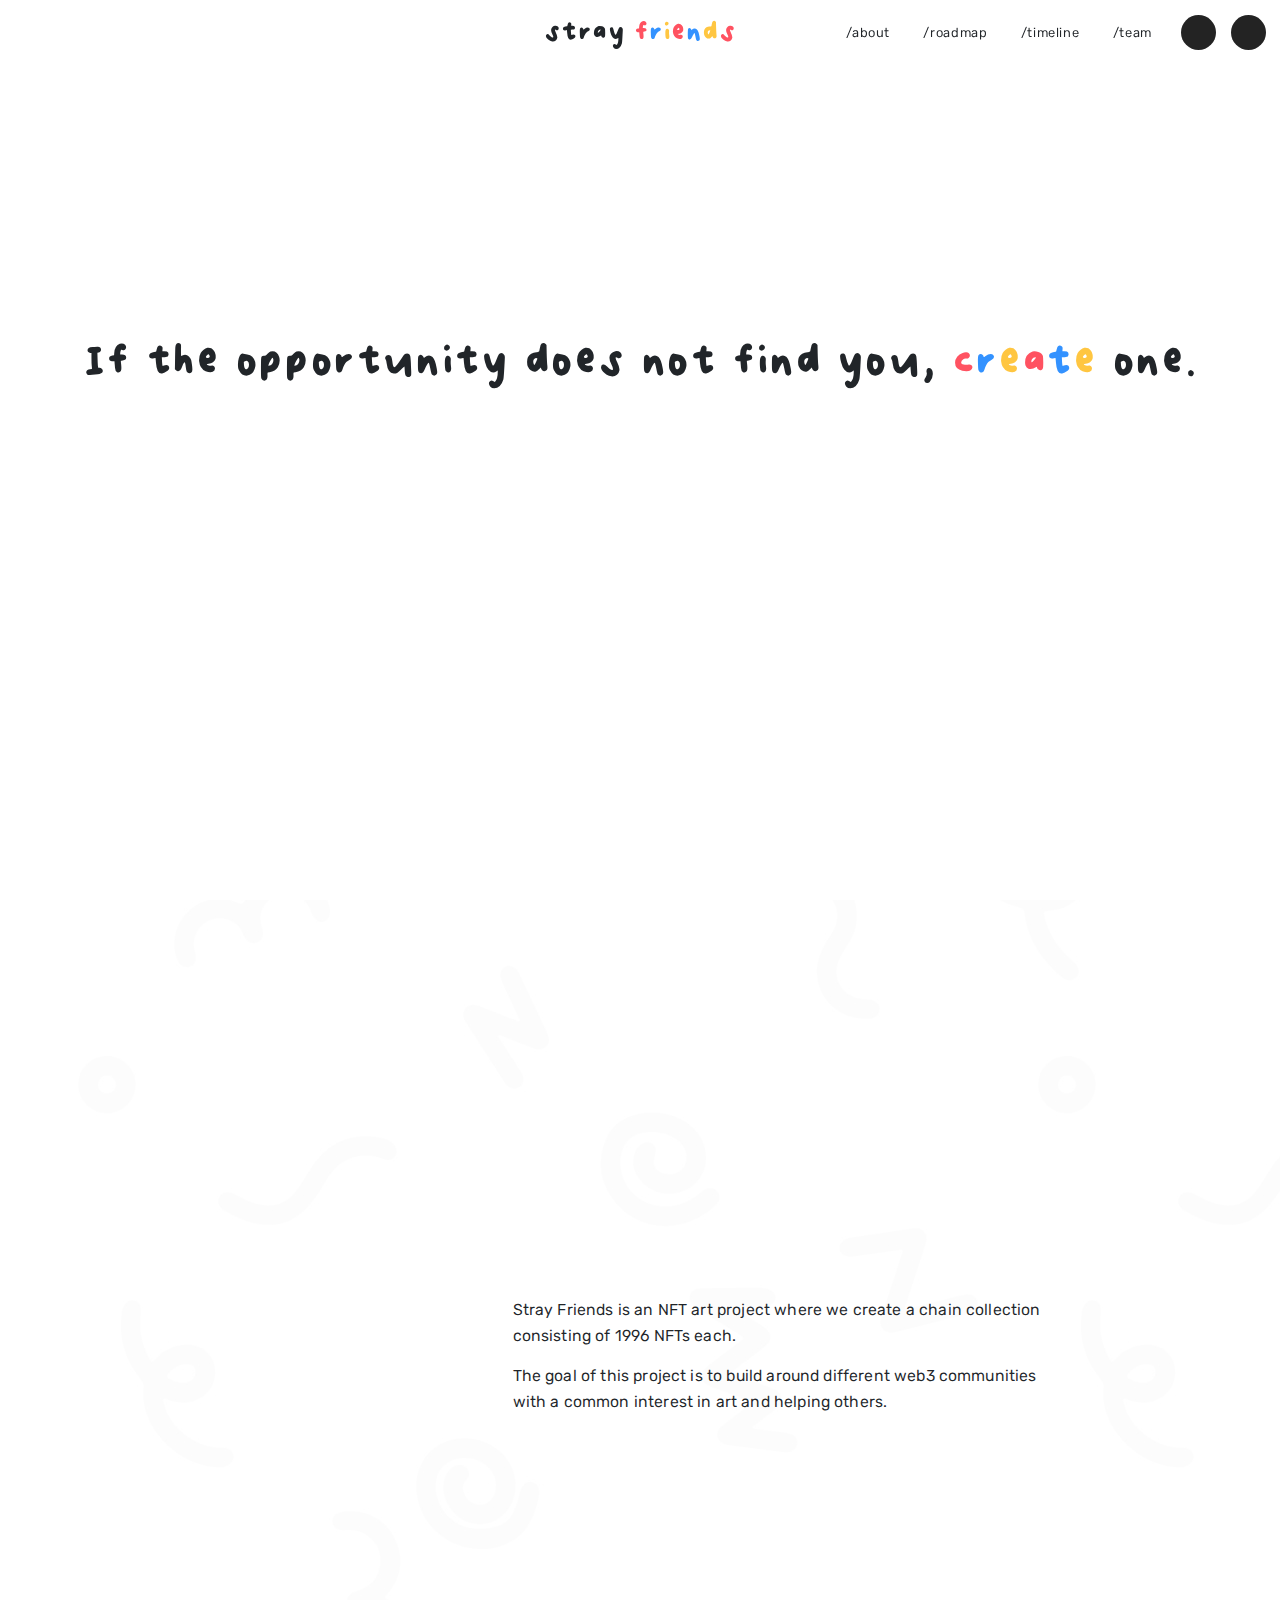
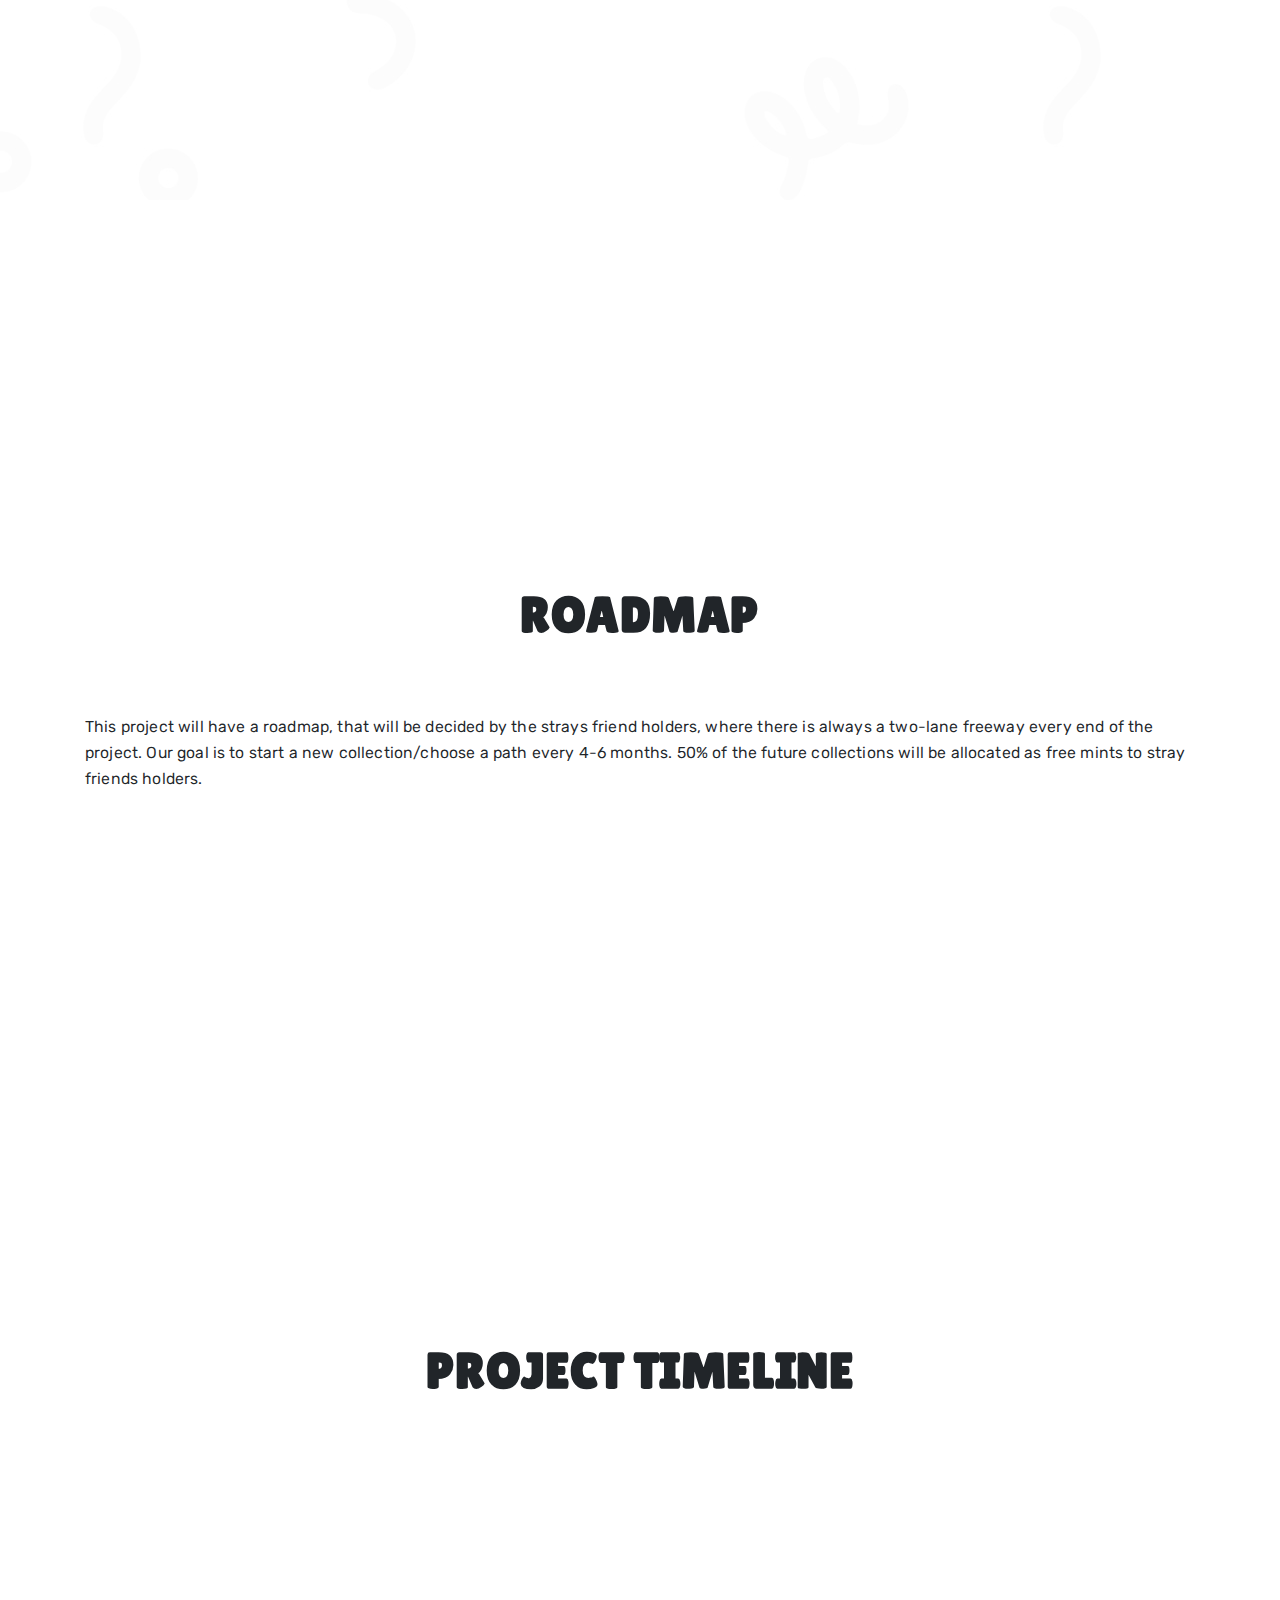
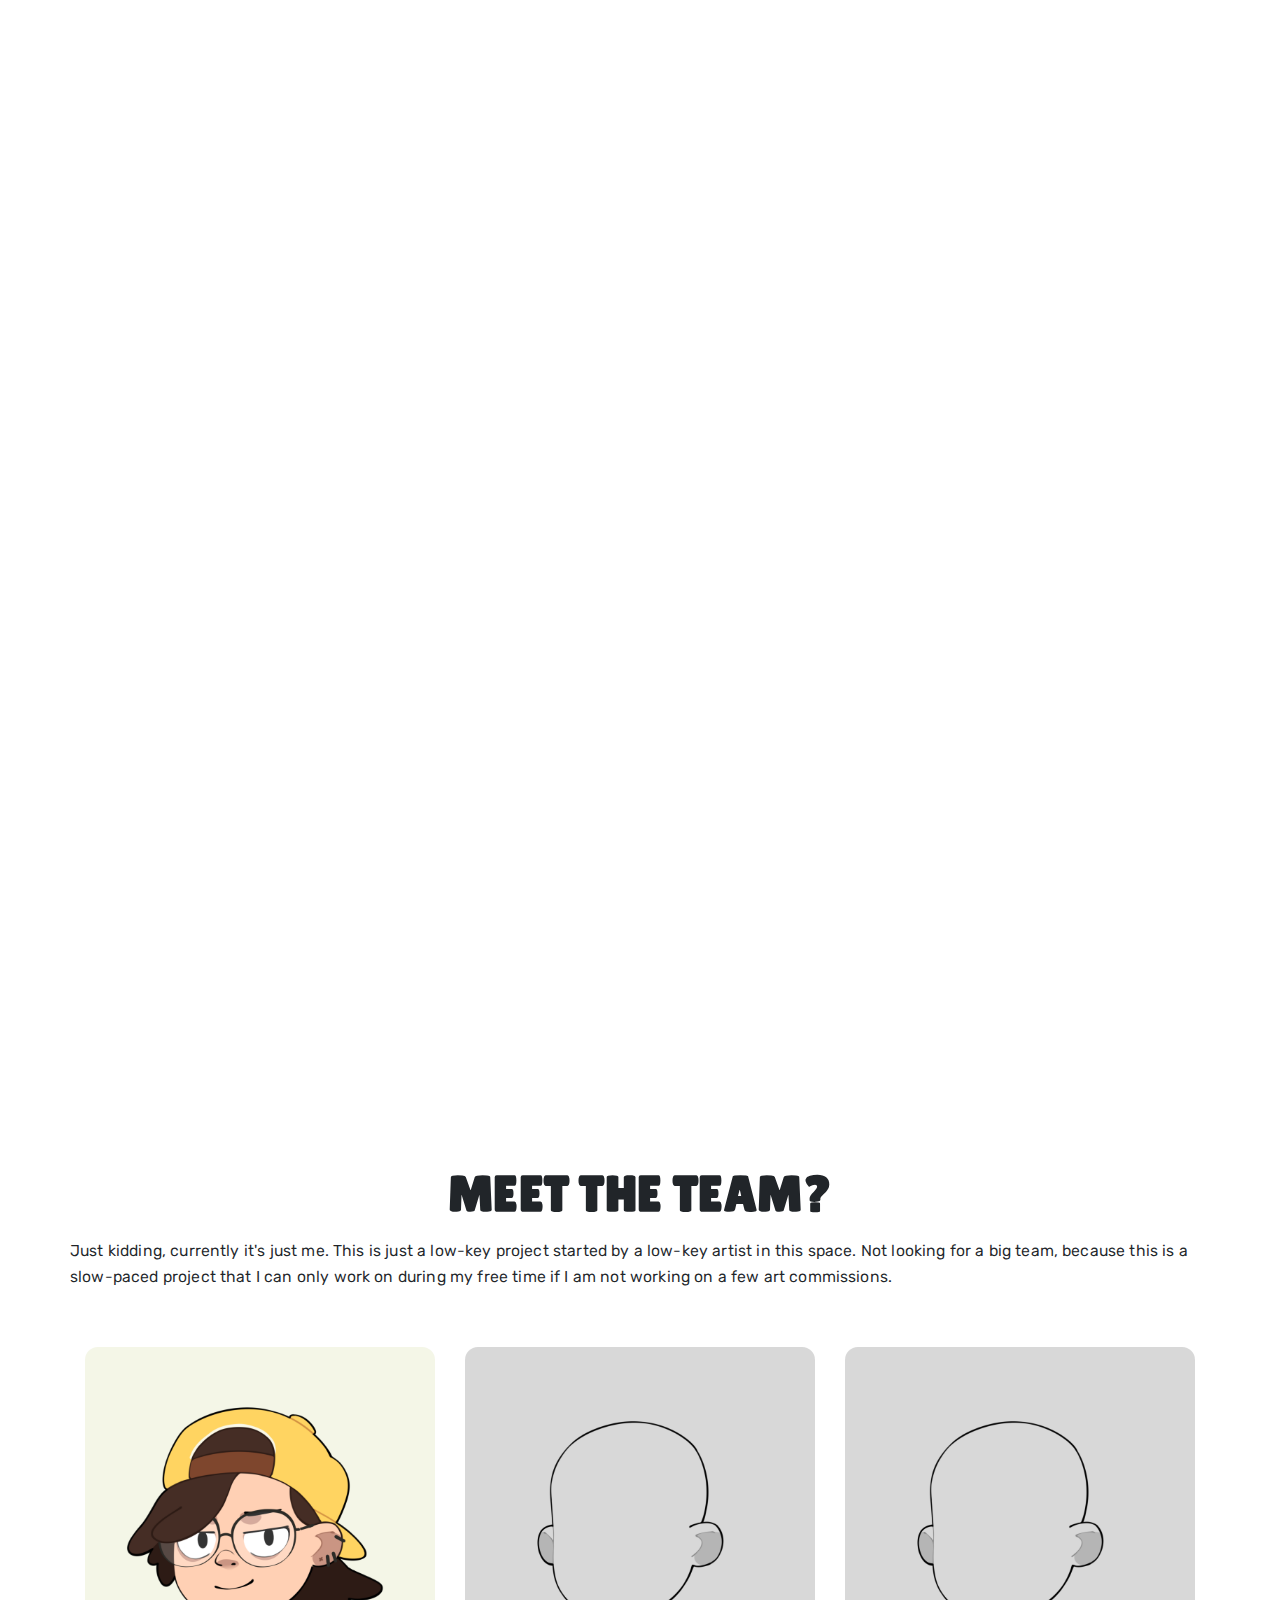
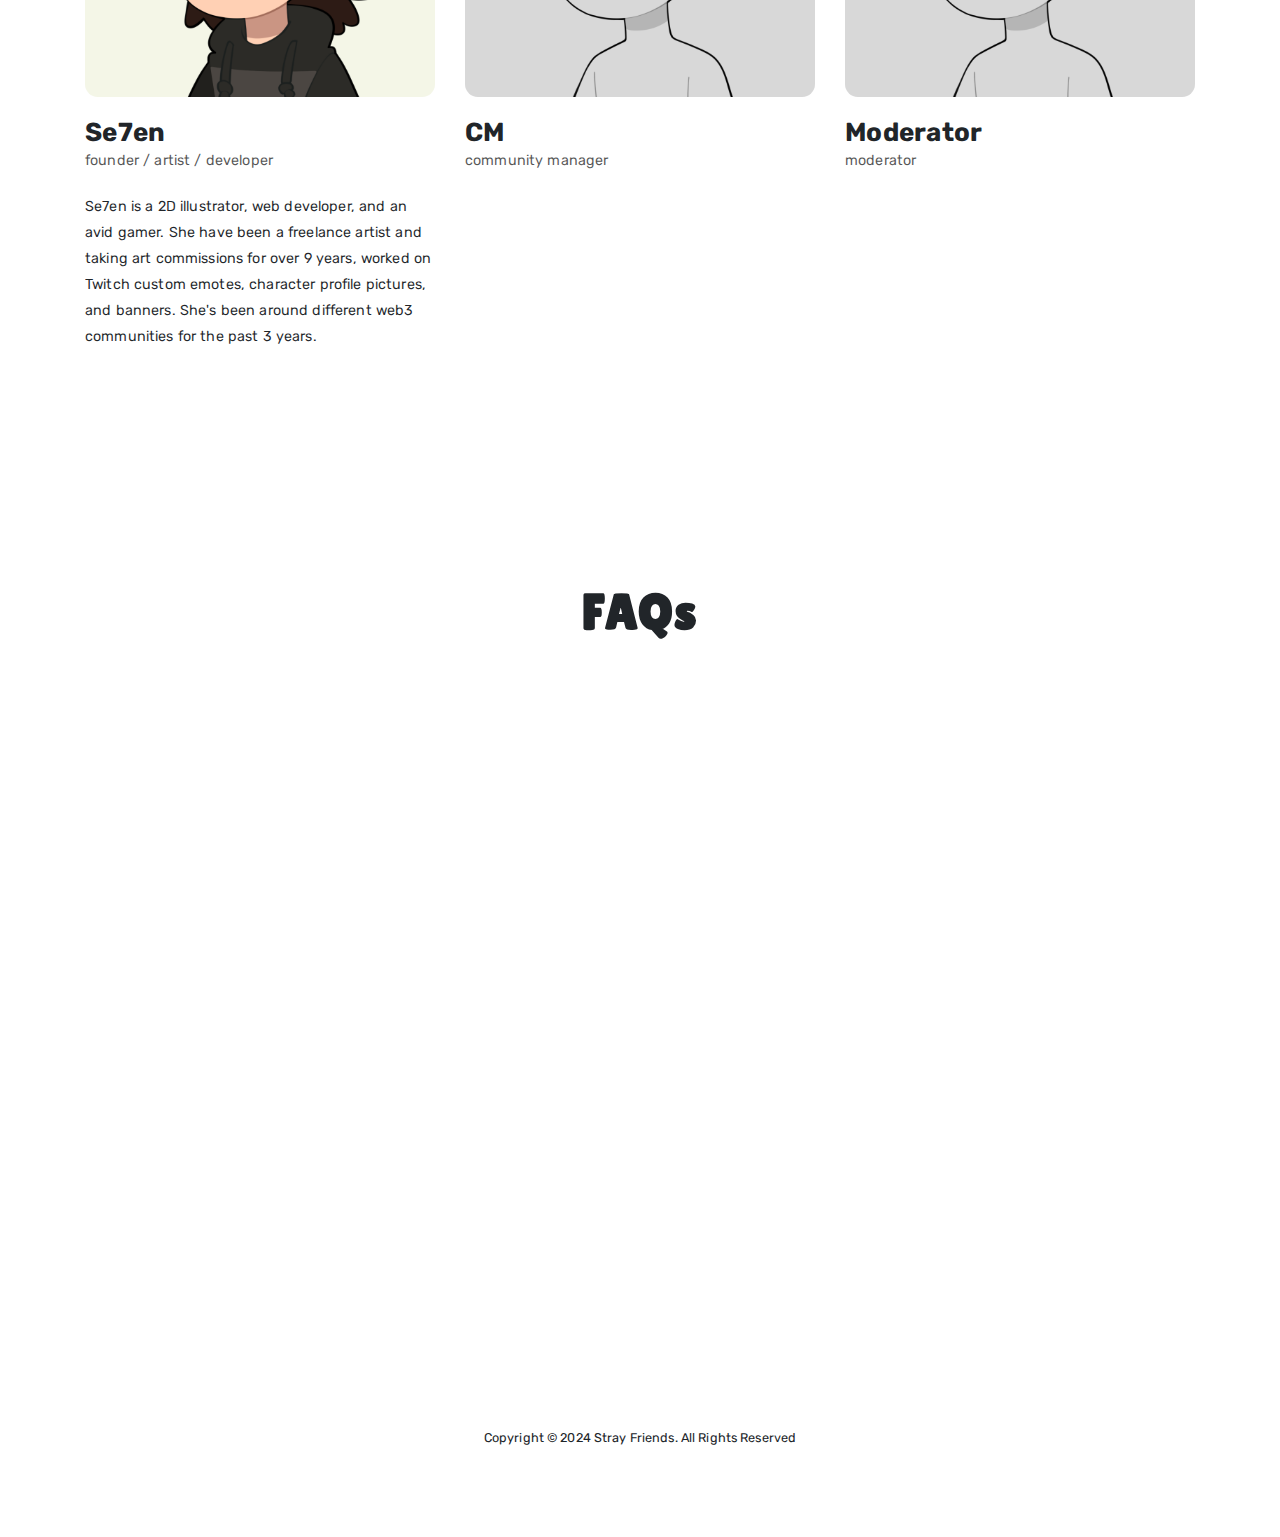
==== index.html @ eb33a883 "first commit" ====
<!DOCTYPE html>
<html>

<head>
	<title>stray friends</title>
	    <meta charset="utf-8">
	    <meta name="viewport"
        content="user-scalable=no, width=device-width, initial-scale=1.0, maximum-scale=1.0, shrink-to-fit=no">
        <meta name="description" content="A PFP/generative art project where we produce one collection at a time creating a chain of strays. Starting with our genesis collection stray friends, which will consist of casual everyday traits.">
        <meta name="keywords" content="nft project, ethereum nft project, generative nft, free mint">

        <link rel="apple-touch-icon" sizes="180x180" href="favicon_io/apple-touch-icon.png">
        <link rel="icon" type="image/png" sizes="32x32" href="favicon_io/favicon-32x32.png">
        <link rel="icon" type="image/png" sizes="16x16" href="favicon_io/favicon-16x16.png">
        <!-- <link rel="manifest" href="/site.webmanifest"> -->
        <link href="fontawesome/css/all.css" rel="stylesheet"> <!--load all styles -->

        <!-- BOOTSTRAP 4.4 -->
        <link rel="stylesheet" href="https://stackpath.bootstrapcdn.com/bootstrap/4.4.1/css/bootstrap.min.css" integrity="sha384-Vkoo8x4CGsO3+Hhxv8T/Q5PaXtkKtu6ug5TOeNV6gBiFeWPGFN9MuhOf23Q9Ifjh" crossorigin="anonymous">
        <script src="https://code.jquery.com/jquery-3.4.1.slim.min.js" integrity="sha384-J6qa4849blE2+poT4WnyKhv5vZF5SrPo0iEjwBvKU7imGFAV0wwj1yYfoRSJoZ+n" crossorigin="anonymous"></script>
        <script src="https://cdn.jsdelivr.net/npm/popper.js@1.16.0/dist/umd/popper.min.js" integrity="sha384-Q6E9RHvbIyZFJoft+2mJbHaEWldlvI9IOYy5n3zV9zzTtmI3UksdQRVvoxMfooAo" crossorigin="anonymous"></script>
        <script src="https://stackpath.bootstrapcdn.com/bootstrap/4.4.1/js/bootstrap.min.js" integrity="sha384-wfSDF2E50Y2D1uUdj0O3uMBJnjuUD4Ih7YwaYd1iqfktj0Uod8GCExl3Og8ifwB6" crossorigin="anonymous"></script>

        <!-- AOS LIBRARY -->
        <link href="https://unpkg.com/aos@2.3.1/dist/aos.css" rel="stylesheet">
        <script src="https://unpkg.com/aos@2.3.1/dist/aos.js"></script>

        <!-- CUSTOM STYLE -->
        
        
        <link href="https://fonts.googleapis.com/css?family=Montserrat:300,400,600,700,800,900&display=swap" rel="stylesheet">
        <link href="style.css" rel="stylesheet" type="text/css">
        <script src="scrollup.js"></script>
        <script>
        $(function() {
            AOS.init();
        });
            window.addEventListener('scroll',(e)=>{
              const nav = document.querySelector('.navbar');
              const logo = document.querySelectorAll('.title');
              const logo2 = document.querySelector('.logo');
              if(window.pageYOffset>0){
                nav.classList.add("add-shadow");
                logo.forEach((x) => {
                    x.classList.add("logoresize");
                });
                
                logo2.classList.add("adjustmargin");
              }else{
                nav.classList.remove("add-shadow");
                logo.forEach((x) => {
                    x.classList.remove("logoresize");
                });
                logo2.classList.remove("adjustmargin");
              }
            });
          </script>
    
    <body>
        
        <div class="logo d-flex justify-content-center">
            <a href="#home" class="nav title">stray&nbsp;<span class="color-red title">f</span><span class="color-blue title">r</span><span class="color-yellow title">i</span><span class="color-red title">e</span><span class="color-blue title">n</span><span class="color-yellow title">d</span><span class="color-red title">s</span></a>
            
            <a href="#home" class="nav title" hidden>stray friends</a>
        </div>

        <div class="container-fluid navbar d-flex justify-content-end navbar">
            <div class="menu">
                <div class="nav align-items-center">
                    <ol id="nav-desktop">
                        <li><a href="#about">/about</a></li>
                        <li><a href="#roadmap">/roadmap</a></li>
                        <li><a href="#timeline">/timeline</a></li>
                        <li><a href="#team">/team</a></li>
                        <li hidden><a href="pfpmaker/">/pfpmaker</a></li>
                    </ol>
                        <a class="btnlink" href="https://twitter.com/strayfriendsnft" target="_blank"><div class="btn btn-icon ml-3 d-flex align-items-center justify-content-center"><i class="fab fa-twitter"></i></div></a>
                        <a class="btnlink" href="https://discord.gg/HMzpvHucGx" target="_blank"><div class="btn btn-icon ml-3 d-flex align-items-center justify-content-center"><i class="fab fa-discord"></i></div></a>
                        
                        <div class="btn ml-3" hidden>connect wallet</div>
                        <div class="btn ml-3" hidden>mint</div>
                </div>
            </div>
        </div>

        <div class="container-fluid hero d-flex flex-column align-items-center justify-content-center" id="home">
            <div class="row">
                <h1 class="section-header m-auto stray">If the opportunity does not find you, <span class="stray create color-red">c</span><span class="stray create color-blue">r</span><span class="stray create color-yellow">e</span><span class="stray create color-red">a</span><span class="stray create color-blue">t</span><span class="stray create color-yellow">e</span> one.</h1>

            </div>
            <div class="row d-flex align-items-center justify-content-center">
                <div class="col-6"><img src="/img/about-img.png" class="img-fluid" data-aos="zoom-in" data-aos-anchor-placement="bottom-bottom" data-aos-duration="500"></div>
                <div class="col-6"><img src="/img/about-img.png" class="img-fluid" data-aos="zoom-in" data-aos-anchor-placement="bottom-bottom" data-aos-duration="500" data-aos-delay="100"></div>
            </div>

        </div>
        <div class="container-fluid section-1-bg">
            <div class="row">   
                <div class="container section section-100 d-flex align-items-center justify-content-center" id="about">
                    <div class="row d-flex align-items-center justify-content-center">
                        <div class="col-12 d-flex flex-column">
                            <h1 class="section-header m-auto" hidden>If the opportunity doesn't find us, we create it.</h1>
                            <h6 class="section-subheader m-auto stray"></h6>
                        </div>
                        <!-- <div class="col-sm-6">
                            <img src="img/about.png" class="img-fluid">
                        </div> -->
                        <div class="col-3"><img src="/img/about-img.png" class="img-fluid" data-aos="zoom-in" data-aos-anchor-placement="bottom-bottom" data-aos-duration="900"></div>
                        <div class="col-6 mb-5">
                            <p class="section-content">
                                Stray Friends is an NFT art project where we create a chain collection consisting of 1996 NFTs each.
                            <p class="section-content">
                                The goal of this project is to build around different web3 communities with a common interest in art and helping others.
                            </p>
                        </div>
                        
                        <div class="col-9 mt-5" hidden>
                            <p class="section-content">
                                This project will contain 1,996 mintable NFTs per collection, which 50% of will be allocated to free mints, and the other 50% will be available to mint for allowlists.
                            </p>
                            <p class="section-content">
                                New to NFTs or you are just here to explore and want a custom and free PFP? Check out our <a href="#pfpmaker">pfpmaker</a> where we allow anyone to create their own pfp with the prototype traits, which version will not be included to the collection's official trait list.
                            </p>
                            
                        </div>
                        
                        <div class="col-12 scroll-down d-flex justify-content-center"><a href="#roadmap"><img src="/fontawesome/angle-down.svg"></a></div>
                    </div>
                </div>
            </div> 
        </div>
        <div class="container-fluid">
            <div class="row">   
                <div class="container section section-1 section-timeline d-flex align-items-center justify-content-center" id="roadmap">
                    <div class="row d-flex align-items-center justify-content-center">
                        <div class="col-12 d-flex flex-column">
                            <h1 class="section-header m-auto">ROADMAP</h1>
                            <h6 class="section-subheader m-auto stray"></h6>
                        </div>
                        <!-- <div class="col-sm-6">
                            <img src="img/about.png" class="img-fluid">
                        </div> -->
                        
                        <div class="col-12">
                            <p class="section-content">
                                This project will have a roadmap, that will be decided by the strays friend holders, where there is always a two-lane freeway every end of the project. Our goal is to start a new collection/choose a path every 4-6 months. 50% of the future collections will be allocated as free mints to stray friends holders.
                            </p>
                            <p class="section-content">
                                
                            </p>
                            
                        </div>
                    </div>
                </div>
            </div>
                
        </div>
        <div class="container-fluid" id="timeline">
            <div class="row">   
                <div class="container section section-1 section-timeline d-flex align-items-center justify-content-center"><div class="vr" data-aos="fade-up" data-aos-anchor-placement="top-bottom" data-aos-duration="600"></div>
                    <div class="row d-flex align-items-center justify-content-center">
                        <div class="col-12 d-flex flex-column">
                            <h1 class="section-header m-auto">PROJECT TIMELINE</h1>
                            <h6 class="section-subheader m-auto stray"></h6>
                        </div>
                        <!-- <div class="col-sm-6">
                            <img src="img/about.png" class="img-fluid">
                        </div> -->
                        <div class="col-12">
                            <div class="row">
                                <div class="col-sm-6">
                                    <div class="timeline-card content mr-3 ongoing" data-aos="fade-right" data-aos-anchor-placement="top-bottom" data-aos-duration="500">
                                        <img src="img/icon6.png" class="img-fluid float-right">
                                        <h3>Prototype Launch and Roadmap</h3><hr>
                                        <p>Twitter page creation and launching <a href="pfpmaker/" target="_blank">stray friends pfpmaker</a> for everyone to use. Detailed project roadmap published.
                                        </p>
                                    </div>
                                    <div class="card-filler" style="margin-bottom:100px;"></div>
                                    <div class="timeline-card content mt-3 mr-3" data-aos="fade-right" data-aos-anchor-placement="top-bottom" data-aos-duration="600" data-aos-delay="100">
                                        <img src="img/icon2.png" class="img-fluid float-right">
                                        <h3>Building the Collection</h3><hr>
                                        <p>This is where you all get to create with me and suggest creative traits ideas. There will be a scheduled livestream on my <a href="https://www.twitch.tv/grei" target="_blank">Twitch</a> channel where I will be working on the collection's trait list.
                                        </p>
                                    </div>
                                    <div class="timeline-card content mt-3 mr-3" data-aos="fade-up" data-aos-anchor-placement="top-bottom" data-aos-duration="600" data-aos-delay="200">
                                        <img src="img/icon5.png" class="img-fluid float-right">
                                        <h3>Community Building</h3><hr>
                                        <p>Community chooses which path of the roadmap to take, charity/project voting.
                                        </p>
                                    </div>
                                </div>
                                <div class="col-sm-6">
                                        <div class="card-filler" style="margin-bottom:100px;"></div>
                                        
                                        <div class="timeline-card content ml-3" data-aos="fade-left" data-aos-anchor-placement="top-bottom" data-aos-duration="500">
                                            <img src="img/icon1.png" class="img-fluid float-left">
                                            <h3>Smart Contract and Website Integration</h3><hr>
                                            <p>Building the tech behind generative NFTs. Running test mints using the prototype traits, web3 wallet connection, etc.
                                            </p>
                                        </div>
                                        <!-- <div class="card-filler" style="margin-bottom:100px;"></div> -->
                                        <div class="timeline-card content ml-3 mt-3" data-aos="fade-left" data-aos-anchor-placement="top-bottom" data-aos-duration="600" data-aos-delay="100">
                                            <img src="img/icon3.png" class="img-fluid float-left">
                                            <h3>Allocating Free Mints and Allowlists</h3><hr>
                                            <p>Early supporters can redeem free mints/allowlist via Twitch channel points. We will also be actively seeking partnerships with different NFT projects that shares similar goal. <br>
                                            </p>
                                        </div>
                                        <div class="card-filler" style="margin-bottom:100px;"></div>
                                        <div class="timeline-card content ml-3" data-aos="fade-up" data-aos-anchor-placement="top-bottom" data-aos-duration="600" data-aos-delay="200">
                                            <img src="img/icon4.png" class="img-fluid float-left">
                                            <h3>Mint Dates</h3><hr>
                                            <p class="mt-2">allowlist/free mint: <span>xx/xx/xxxx</span><br>
                                            public mint: <span>xx/xx/xxxx</span>
                                        </p>
                                        </div>
                                </div>
                                
                            </div>
                            <div class="row d-flex justify-content-center">
                                <div class="col-sm-5">
                                <div class="timeline-card content ml-3 mt-3 mb-5" data-aos="fade-up" data-aos-anchor-placement="top-bottom" data-aos-duration="600" data-aos-delay="300">
                                    <img src="img/icon4.png" class="img-fluid float-left">
                                    <h3>We made it!</h3><hr>
                                    <p>.. and you were a part of it.</p>
                                    
                                </div>
                                </div>
                            </div>
                            
                        </div>
                    </div>
                </div>
            </div>
                
        </div>
        <div class="container-fluid section-2 section section-team d-flex align-items-center justify-content-center" id="team">
            <div class="row">
                <div class="col-sm-12 d-flex">
                    <div class="container"><div class="row flex-column align-items-center justify-content-center">
                            <h1 class="section-header">MEET THE TEAM?</h1>
                            <div class="mt-2">
                                <p class="section-content">
                                    Just kidding, currently it's just me. This is just a low-key project started by a low-key artist in this space. Not looking for a big team, because this is a slow-paced project that I can only work on during my free time if I am not working on a few art commissions.
                                </p></div>
                            <h1 class="section-header m-auto" hidden>meet the <span class="color-red">t</span><span class="color-blue">e</span><span class="color-yellow">a</span><span class="color-red">m</span></h1>
                    </div></div>
                            
                            
                </div>
                <div class="container d-flex flex-column">
                    <div class="row">
                        <div class="col-sm-12 d-flex">
                        <div class="section-1-img mb-5"><img src="img/section-1.png" class="img-fluid" hidden></div></div>
                                <div class="col-sm-4">
                                    <div class="row hover-card d-flex">
                                        <div class="col-12"><img src="img/grei.png" class="img-fluid"></div>
                                        <div class="col-12">
                                                <div class="content">
                                                    <h3>Se7en</h3>
                                                    <span>founder / artist / developer</span>
                                                    <div class="card-dropdown">
                                                        <p>
                                                        Se7en is a 2D illustrator, web developer, and an avid gamer.

                                                        She have been a freelance artist and taking art commissions for over 9 years, worked on Twitch custom emotes, character profile pictures, and banners. She's been around different web3 communities for the past 3 years.
                                                        </p>
                                                        <div class="socials"><a href="https://twitter.com/0xse7en_" target="_blank"><i class="fab fa-twitter"></i></a><a href="https://www.twitch.tv/grei" target="_blank"><i class="fab fa-twitch"></i></a></div>
                                                        <p hidden>
                                                        <i>"I love drawing and coding which lead me to starting my own NFT project where I will get to create my own smart contract, build a website, and make playful drawings."</i>
                                                        </p>
                                                    </div>
                                                    
                                                </div>
                                        </div>
                                    </div>
                                </div>
                                <div class="col-sm-4">
                                    <div class="row hover-card d-flex">
                                        <div class="col-12"><img src="img/placeholder.png" class="img-fluid"></div>
                                        <div class="col-12">
                                                <div class="content">
                                                    <h3>CM</h3>
                                                    <span>community manager</span>
                                                    <p>
                                                    </p>
                                                    <div class="socials" hidden></div>
                                                </div>
                                        </div>
                                    </div>
                                </div>
                                <div class="col-sm-4">
                                    <div class="row hover-card d-flex">
                                        <div class="col-12"><img src="img/placeholder.png" class="img-fluid"></div>
                                        <div class="col-12">
                                                <div class="content">
                                                    <h3>Moderator</h3>
                                                    <span>moderator</span>
                                                    <p>
                                                    </p>
                                                    <div class="socials"></div>
                                                </div>
                                        </div>
                                    </div>
                                </div>
                    </div>
                </div>
                

            </div>
        </div>
        
        <div class="container-fluid">
            <div class="row">   
                <div class="container section section-1 section-faq d-flex align-items-center justify-content-center" id="faq">
                    <div class="row d-flex align-items-center justify-content-center">
                        <div class="col-12 d-flex flex-column">
                            <h1 class="section-header m-auto">FAQs</h1>
                            <h6 class="section-subheader m-auto stray"></h6>
                        </div>
                        <!-- <div class="col-sm-6">
                            <img src="img/about.png" class="img-fluid">
                        </div> -->
                        <div class="col-12">
                            <div class="row">
                                <div class="col-sm-4 faq-card" data-aos="zoom-in" data-aos-anchor-placement="top-bottom" data-aos-duration="900">
                                    <img src="/img/icon1.png" class="img-fluid">
                                            <div class="col-sm-12 mb-5">
                                            <h3 class="section-content">Project Funds Allocation</h3>
                                            <p class="section-content"><br>
                                                50% of the proceeds goes to a set of charities chosen by the holders,
                                                35% will go to next collection's funding,
                                                15% will go to team compensation.
                                            </p>
                                    </div>
                                </div>

                                <div class="col-sm-4 faq-card" data-aos="zoom-in" data-aos-anchor-placement="top-bottom" data-aos-duration="900" data-aos-delay="100">
                                    <img src="/img/icon2.png" class="img-fluid">
                                            <div class="col-sm-12 mb-5">
                                            <h3 class="section-content">Collection Size</h3>
                                            <p class="section-content"><br>
                                                1996 mintable NFTs per collection.
                                            </p>
                                    </div>
                                </div>

                                <div class="col-sm-4 faq-card" data-aos="zoom-in" data-aos-anchor-placement="top-bottom" data-aos-duration="900" data-aos-delay="200">
                                    <img src="/img/icon3.png" class="img-fluid">
                                            <div class="col-sm-12 mb-5">
                                            <h3 class="section-content">Mint Allocation</h3>
                                            <p class="section-content"><br>
                                                50% free mints, 50% allowlists.
                                            </p>
                                    </div>
                                </div>
                                <div class="col-sm-4 faq-card" data-aos="zoom-in" data-aos-anchor-placement="top-bottom" data-aos-duration="900" data-aos-delay="300">
                                    <img src="/img/icon4.png" class="img-fluid">
                                            <div class="col-sm-12 mb-5">
                                            <h3 class="section-content">Mint Limit</h3>
                                            <p class="section-content"><br>
                                                1 mint limit per wallet.
                                            </p>
                                    </div>
                                </div>
                        
                            </div>
                            
                        </div>
                        <div class="col-12 scroll-down d-flex justify-content-center"><a href="#team"><img src="/fontawesome/angle-down.svg"></a></div>
                    </div>
                </div>
            </div>
                
        </div>
        <div onclick="topFunction()" id="myBtn" title="Go to top" style="display:none;"><div class="d-flex flex-column justify-content-center text-center"><i class="fas fa-angle-up fa-lg"></i></div></div>
        

        <!-- MODALS -->
        <div class="modal fade" tabindex="-1" role="dialog" aria-labelledby="myLargeModalLabel" aria-hidden="true">
            <div class="modal-dialog modal-dialog-centered modal-lg" id="modal">
                <div class="modal-content">
                    <img id="popup-img" src="" class="img-fluid" >
                    <div class="img-content" id="imc-1"><h3 id="popup-title"></h3><br><p id="popup-desc"></p></div>
                </div>
            </div>
        </div>

        <div class="footer d-flex align-items-center justify-content-center">
            <div class="footer-links text-center">
                <small>Copyright &copy; 2024 Stray Friends. All Rights Reserved</small>
            </div>
        </div>

    </body>
</html>
---- style.css ----
@font-face {
    font-family: Nunito;
    src: url(fonts/Nunito.ttf);
}
@font-face {
    font-family: BubbleBoop;
    src: url(fonts/BubbleBoop-Regular.ttf);
}
@font-face {
    font-family: OpenSans;
    src: url(fonts/OpenSans.ttf);
}
@font-face {
    font-family: Lilita;
    src: url(/fonts/LilitaOne-Regular.ttf);
}
@font-face {
    font-family: NotoSans;
    src: url(/fonts/NotoSansLao.ttf);
}
@font-face {
    font-family: Rubik;
    src: url(/fonts/Rubik.ttf);
}
@keyframes bounce {
	0%, 100%, 20%, 50%, 80% {
		-webkit-transform: translateY(0);
		-ms-transform:     translateY(0);
		transform:         translateY(0)
	}
	40% {
		-webkit-transform: translateY(-20px);
		-ms-transform:     translateY(-20px);
		transform:         translateY(-20px)
	}
	60% {
		-webkit-transform: translateY(-10px);
		-ms-transform:     translateY(-10px);
		transform:         translateY(-10px)
	}
}
@keyframes color-change {
    0% { color: rgb(255, 82, 97); }
    50% { color: rgb(51, 146, 255); }
    100% { color: #ffc641; }
}
html {
	scroll-behavior: smooth;
}
*{
    font-family: Rubik;
    font-weight: 370;
    padding:0;
    margin:0;
    font-size: .9rem;
    letter-spacing: .01em;
    line-height: 1.8rem;
}
/* width */
::-webkit-scrollbar {
width: 10px;
}

/* Track */
::-webkit-scrollbar-track {
background: #f1f1f1; 
}

/* Handle */
::-webkit-scrollbar-thumb {
background: #d2d2d2; 
border-radius: 10em;
}

/* Handle on hover */
::-webkit-scrollbar-thumb:hover {
background: #b0b0b0; 
}
ol,li{
    margin:0;
    /* list-style: none; */
}
a{
    text-decoration: none;
    color:inherit;
    /* font-weight: bold; */
}
.stray{
    font-family: BubbleBoop;
    font-weight: normal !important;
    font-size: inherit;
}
h1{
    font-family: Lilita;
    font-size: 3.5rem !important;
}
h1 span{
    font-size: 4rem !important;
}
.section-header span.stray{
    /* font-family: inherit; */
    /* font-size: inherit; */
    /* font-size: 4rem !important; */
}
h1.stray{
    font-family: BubbleBoop;
    font-size: 4rem !important;
}
h3{
    font-size:2rem;
}

a:hover{
    text-decoration: underline;
    color:inherit;
    /* font-weight: bold; */
    
}
a.title{
    font-weight: normal;
    text-decoration: none;
}

.nav a{
    padding: 5px 15px;
    letter-spacing: .05em;
}
.nav a:hover{
}
.nav li{
    /* padding: 0px 10px; */
}
#active{
    /* text-decoration: underline; */
}
.create{
    /* animation: color-change 1s infinite; */
    /* text-shadow: -3px -1px 0 #000, 1px -1px 0 #000, -3px 1px 0 #000, 1px 1px 0 #000; */
}
.navbar{
    width:100%;
    position: fixed;
    height: 65px;
    z-index: 999;
    transition-duration: .5s;
}
.add-shadow{
    box-shadow:  0 0px 5px 0 rgba(0, 0, 0, 0.07);
    background-color:white;
    transition-duration: .5s;
}
.nav li{
    display: inline-flex;
}
.title,.title span{
    font-family: BubbleBoop;
    font-size: 2.5rem;
    cursor: pointer;
    transition-duration: .5s;
}
.logo{
    position: fixed;
    width:500px;
    z-index: 1000;
    left: 50%;
    margin-left:-250px;
    margin-top:22px;
}
.logoresize{
    /* font-size: 2.5rem !important; */
}
.adjustmargin{
    margin-top: 22px;
}
.btn{
    font-size: .9rem;
    border-radius: 10em;
    background-color:#232323;
    color:white;
    min-width: 150px;
    font-weight: bold;
}
.btnlink:hover{
    text-decoration: none;
}
.nav a.btnlink{
    padding:0;
}
.btn-icon{
    min-width: 0;
    
    width:35px !important;
    height:35px !important;
}
.btn-icon i{
    font-size: 1.1rem !important;
}
.btn:hover{
    color: white;
    background-color: #ffc641;
    box-shadow:  0 0px 5px 0 rgba(0, 0, 0, 0.07); 
}
.menu{
    float:right;
    /* margin-top:-175px; */
}
.menu .nav{
    /* width: 300px; */
}
.hero{
    min-height: 100vh;
    /* background-color:wheat; */
    /* background-image: url("/img/placeholderbanner.png"); */
    background-repeat: no-repeat;
}
.section{
    /* height: 100vh; */
    padding-top:150px;
    padding-bottom:150px;
    /* padding: 100px 0; */
}
.section-100{
    height: 100vh;
}
.section-1{
    min-height: 60vh !important;
    z-index: 1;
    /* background-color:white; */
    
    /* border-radius: 2em 2em 0 0; */
    
}
#faq{
    
}
.section-1-bg{
    /* background-color: #ffc641; */
    background-image: url(/img/pattern1.jpg);
}
p.section-content, .section-content span{
    font-size: 1.1rem !important;
}


p b, p a,p u{
    font-size: inherit;
}
.section-2{
    min-height: 90vh;
}
.team-card{
    /* background-color: rgba(0, 0, 0, 0.02); */
    padding: 0 15px;
    border-radius: 1em;
    margin-bottom:30px;
}
.team-card img{
    
    /* border-radius: 1em; */
}

.content h3{
    font-weight: bold;
    margin-bottom: 0;
    font-size: 1.8rem;
    /* letter-spacing: .07em; */
}
h3.stray{
    font-size: 3rem;
}

.hover-card .col-3,
.hover-card .col-9{
    padding:0px;
}
.content p{
    /* font-size: .9rem; */
    margin-top:20px;
}
.section-header{
    /* padding-top:150px; */
}
.section-subheader{
    font-size: 1rem;
    font-weight: 400;
    padding-bottom:70px;
}
.hover-card span{
    font-size: 1rem;
    color:#555555;
}
.section-header,.section-header span{
    font-size:3rem;
    font-weight: bold;
    /* font-family: BubbleBoop; */
}



.image-thumbnails{
    /* margin-top:50px; */
    margin-top:10vh;
    margin-left:0px;
    z-index: -1;
    /* transform: rotate(2deg); */
}
.image-thumbnails .col-sm-3,
.image-thumbnails .col-md-2{
    width:100%;
    padding:0;
}
.image-thumbnails img{
    padding:5px;
    border-radius: 2em;
    width:100%;
    /* filter: grayscale(100); */
    z-index: 0;
}
.image-thumbnails .img-wrap:hover > img{
    filter:none;
    transition: transform .2s;
}

.color-red{
    color:rgb(255, 82, 97);
    
}
.color-blue{
    color:rgb(51, 146, 255);
}
.color-yellow{
    color: #ffc641;
}
.yellow-bg{
    background-color: #ffc641 !important;
}
.hover-card img{
    /* margin-left:15px; */
    /* padding: 15px 0; */
    border-radius: 1em;
    /* opacity: 0; */
}
.hover-card .content{
    /* border: solid rgb(221, 221, 221) 1px; */
    /* padding: 20px; */
    margin-top:20px;
    margin-bottom:20px;
    /* background-color: rgba(255, 255, 255, 1); */
    /* background-color: white; */
    border-radius: 1em;
    /* margin-left:-100px; */
    /* height: 150px; */
    
}
.hover-card .card-dropdown{
    /* height:0; */
    transition-duration: .5s;
    overflow: hidden;
}
.hover-card .content:hover > .card-dropdown{
    /* height:100px; */
    transition-duration: .5s;
}
.hover-card .content p{
    font-size: 1rem !important;
}
.hover-popup{
    margin-top:-165px;
    /* position:absolute; */
    /* width: 416px;
    height: 150px; */
    z-index: 10;
    /* opacity: 0; */
    border-radius: 1em;
    transition-duration: .5s;
}
.hover-card .socials i{
    margin-right:15px;
    color: #232323;
    font-size: 1.3rem;
    border-radius: 2em;
    /* background-color:#444444; */
}
.hover-card .socials i:hover{
    color: #000;
}
.hover-card{
    /* box-shadow:  0 0px 10px 0 rgba(0, 0, 0, 0.05); */
    border-radius: 1em;
    cursor: pointer;
    /* margin:10px 5px; */
    margin-bottom: 20px;
    /* position: absolute; */
    /* width:150px;*/
    /* background-color: rgba(255, 255, 255, 0.5); */
    
}
.scroll-down{
    display: none !important;
    width:100px;
    cursor: pointer;
    position:fixed;
    opacity: .6;

    -webkit-animation-duration: 1.5s;
  animation-duration: 1.5s;
  -webkit-animation-fill-mode: both;
  animation-fill-mode: both;
  -webkit-animation-timing-function: ease-in-out;
  animation-timing-function: ease-in-out;
  animation-iteration-count: infinite;
  -webkit-animation-iteration-count: infinite;
}
.scroll-down img{
    width: 100px;
}
.scroll-down:hover{
    opacity: 1;
    animation-name: bounce;
  -moz-animation-name: bounce;
}
#about .scroll-down{
    bottom:0px;
}
#about .section-content {
    /* font-family: BubbleBoop; */
    /* font-size: 1.5rem !important; */
    /* font-weight: 400; */
    /* line-height: 2rem; */
}
#roadmap .scroll-down{
    /* bottom:-200vh; */
}
#team{
    /* background-color: #ffc641; */
}
.section-faq{
    min-height: 70vh !important;
    /* padding: 100px 0 !important; */
    padding-top:0 !important;
    padding-bottom:0 !important;
}
.faq-card{
    /* background-color: #b0b0b0; */
}
.faq-card img{
    height:100px;
}
h3.section-content{
    font-size: 2rem;
    font-weight: bold;
    margin-top:20px;
}
.section.pfpmaker{
    height:90vh;
}
.section-timeline{
    min-height: 110vh !important;
}
.section-team{
    min-height: 110vh !important;
}
.fa-external-link-alt{
    margin-left:5px;
    font-size: .6rem;
}
.timeline-card{
    cursor: pointer;
    border: solid 1px rgba(0, 0, 0, 0.09);
    border-radius: 1em;
    
}
.timeline-card a, #about a{
    font-weight: 500;
}
.timeline-card:hover{
    
    border-color:#ffc641;
    box-shadow:  0 0px 5px 0 rgba(255, 117, 53, 0.07);
}
.timeline-card:hover > img{
    transition: transform .2s;
    transform: scale(1.1);
}
.timeline-card h3{
    padding: 20px 30px 5px 30px;
}
.timeline-card p{
    padding:0px 30px 10px 30px;
    font-size:1.1rem;
}
.timeline-card img{
    margin: 20px 20px 0 20px;
}
.ongoing{
    border-color:#ffc641;
}
/* .hover-card:hover > .hover-popup{
    
    opacity: 1;
    transition-duration: .5s;
} */
/* #team-founder{
    top: 300px;
    left:50px;
}
#team-cm{
    top: 200px;
    left:500px;
}
#team-mod1{
    top: 500px;
    right:100px;
} */
hr{
    display: none;
    opacity: 0;
}
.vr{
    position: absolute;
    margin-top:-130px;
    left:50%;
    float: left;
    height: 850px;
    width: 1px;
    background-color: rgba(0, 0, 0, 0.1);
}
.top-right{
    border-radius: 2em 0 2em 2em;
}
.bot-right{
    border-radius: 2em 2em 0 2em;
}
.top-left{
    border-radius: 0 2em 2em 2em;
}
.bot-left{
    border-radius: 2em 2em 2em 0;
}
#myBtn .d-flex{
    cursor: pointer;
    position: fixed;
    border-radius:1em;
    width:60px;
    height:60px;
    bottom: 50px;
    right: 50px;
    padding:15px;
    color:white;
    background:#ffc641;
    font-size:2rem;
}
.footer{
    height:200px;
}
.footer-links{
    font-size:1.1rem;
}
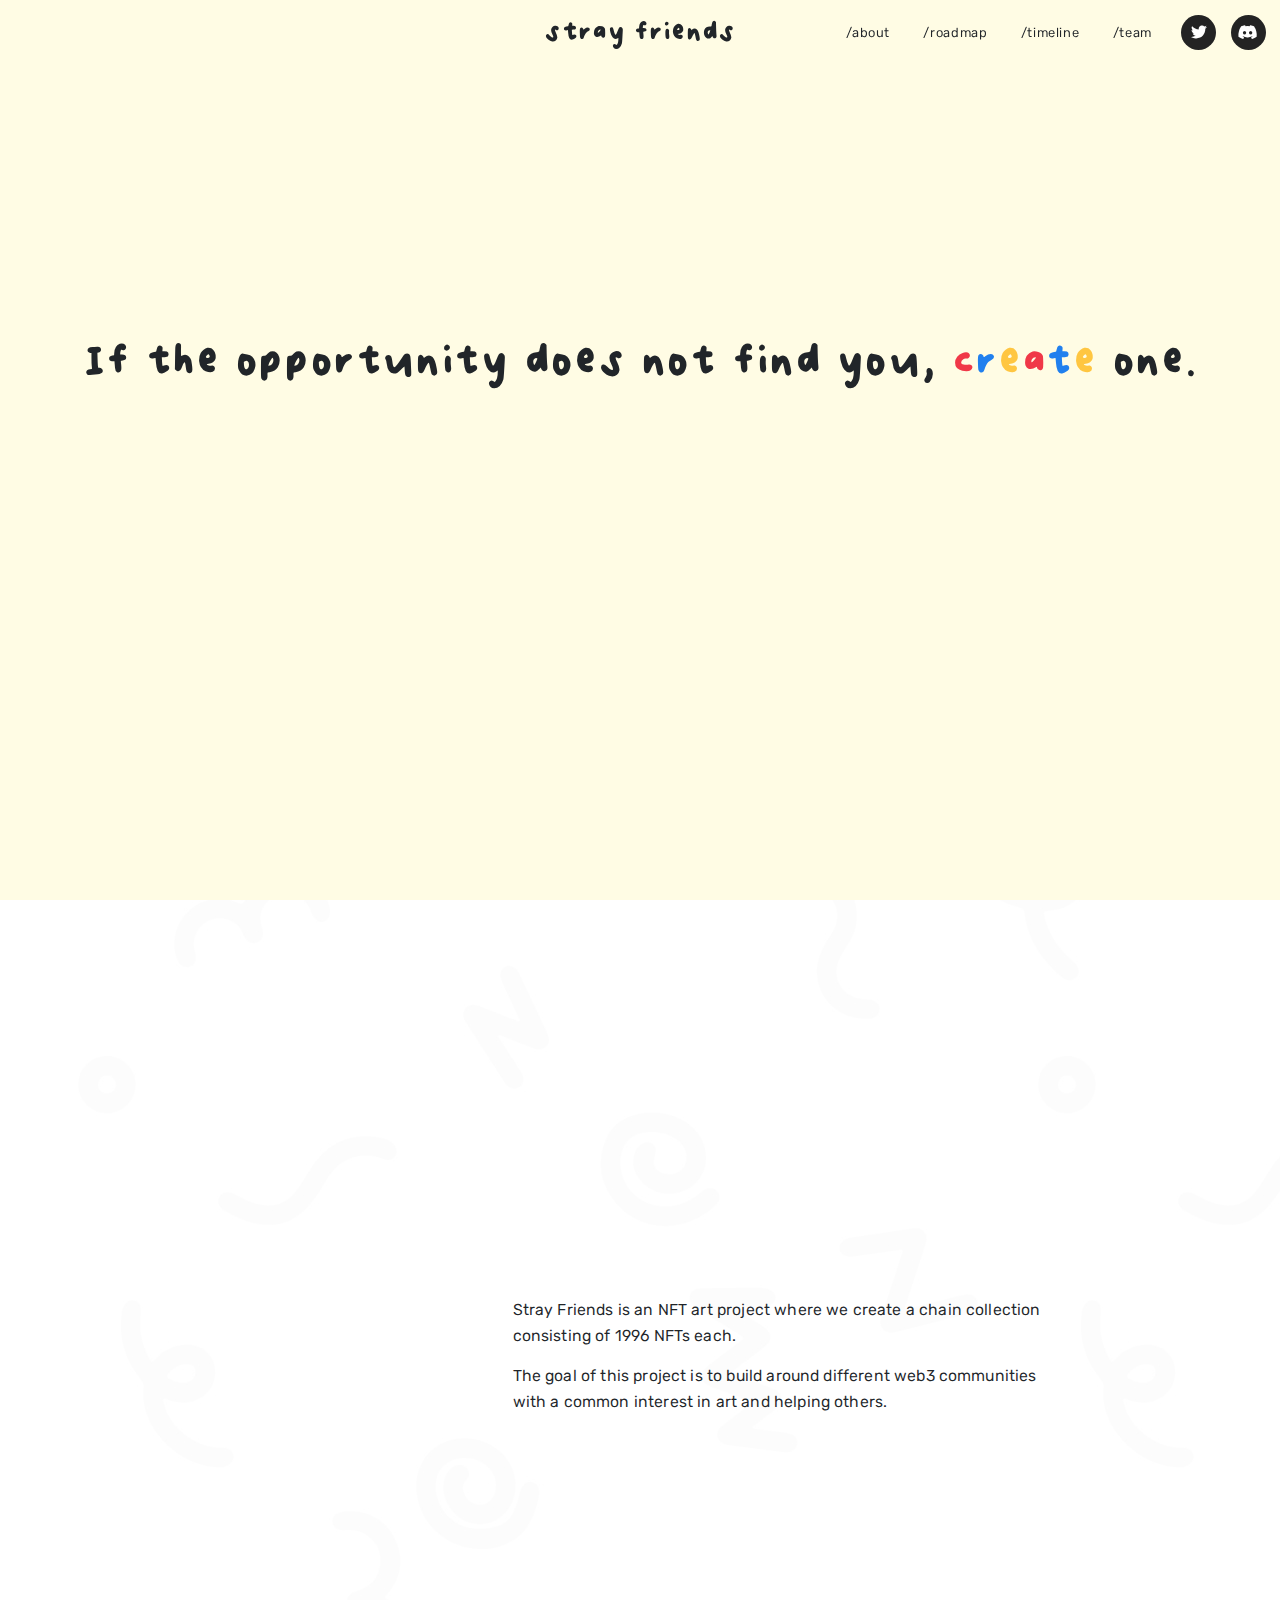
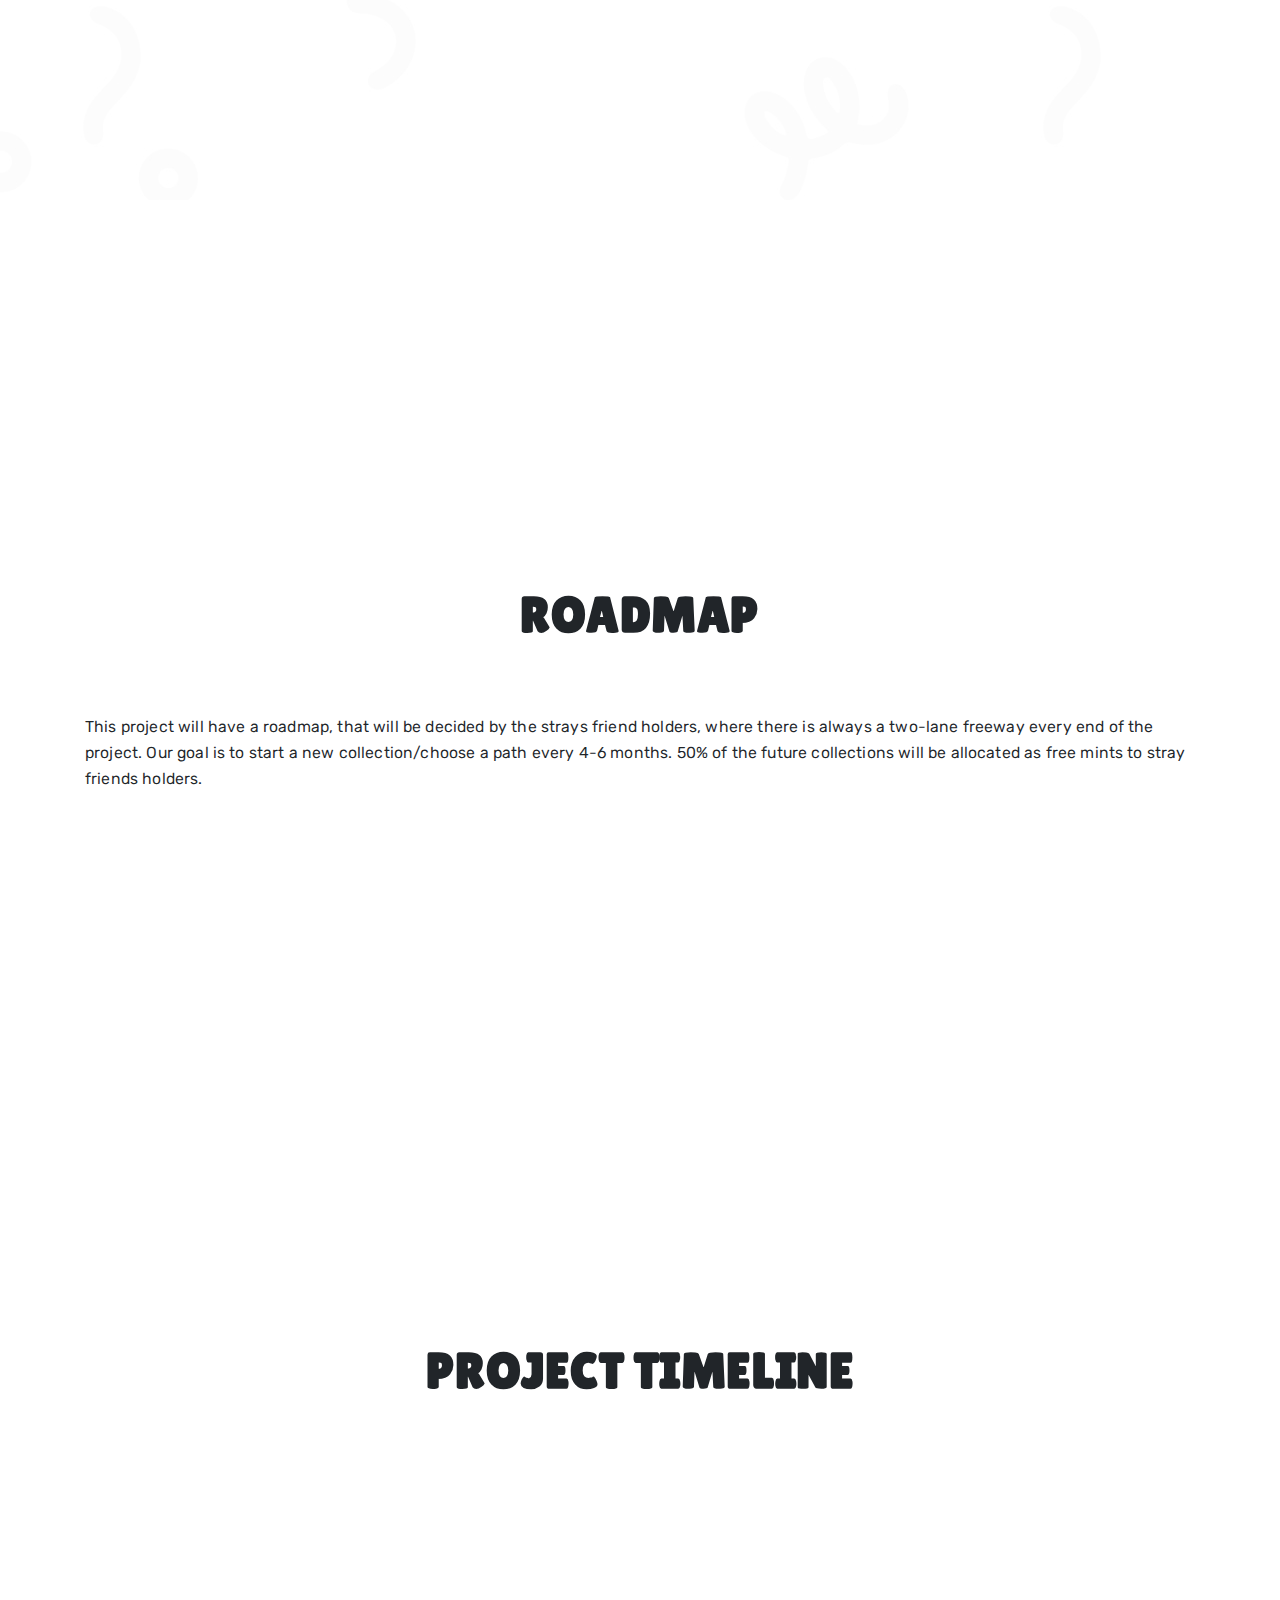
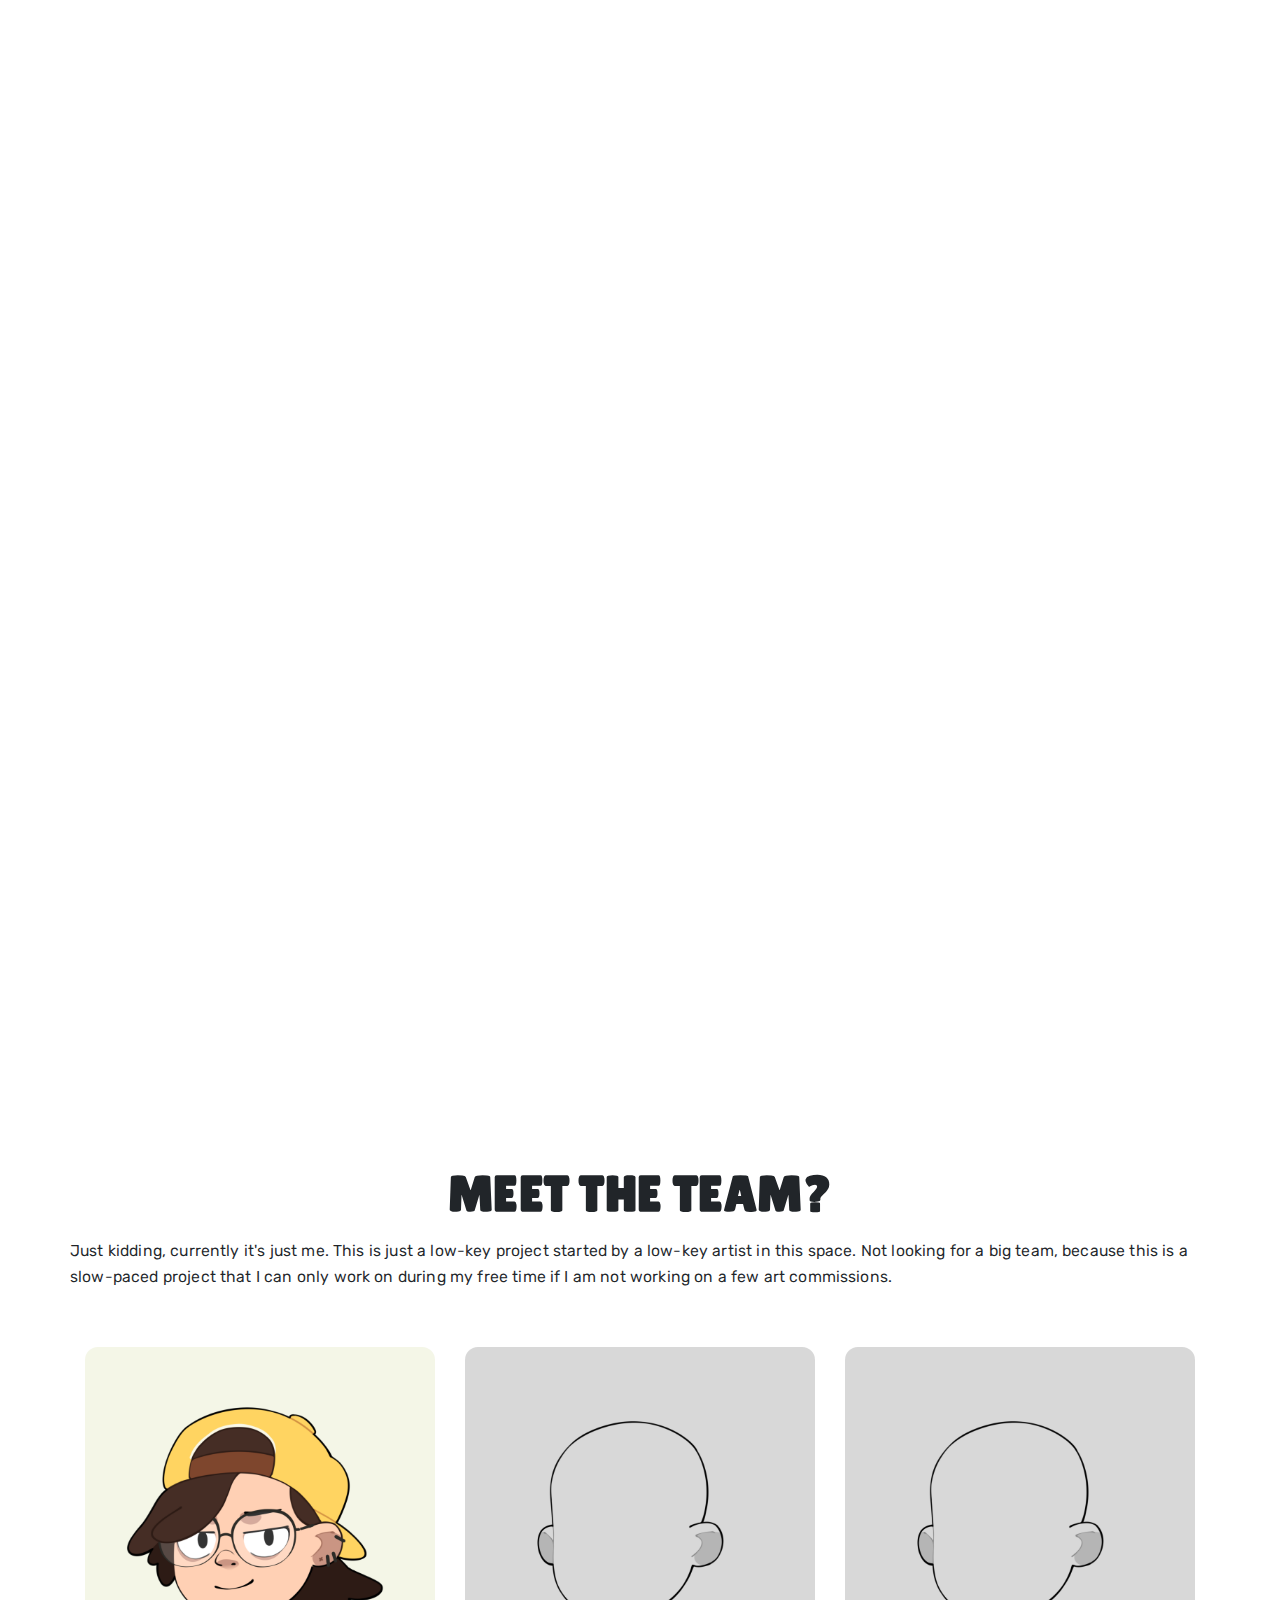
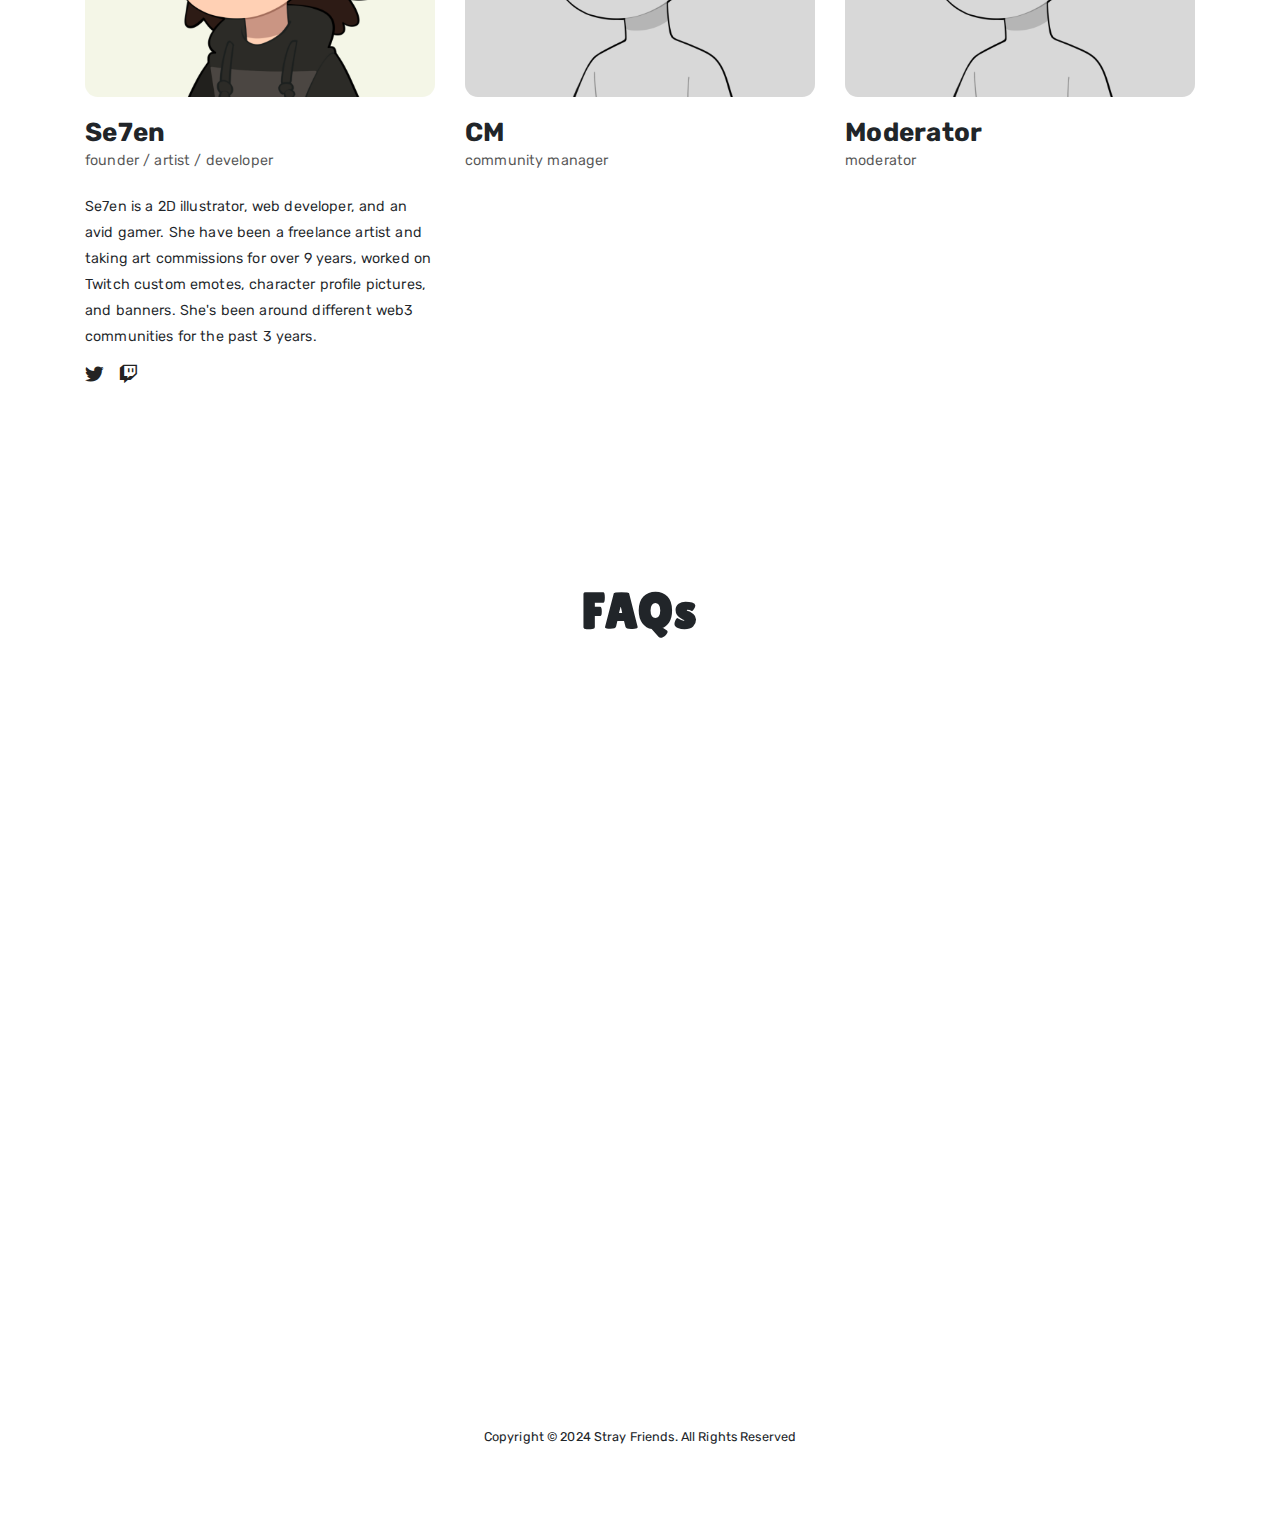
==== commit 25dd2315: "update" ====
--- a/index.html
+++ b/index.html
@@ -59,9 +59,9 @@
     <body>
         
         <div class="logo d-flex justify-content-center">
-            <a href="#home" class="nav title">stray&nbsp;<span class="color-red title">f</span><span class="color-blue title">r</span><span class="color-yellow title">i</span><span class="color-red title">e</span><span class="color-blue title">n</span><span class="color-yellow title">d</span><span class="color-red title">s</span></a>
+            <a href="#home" class="nav title" hidden>stray&nbsp;<span class="color-red title">f</span><span class="color-blue title">r</span><span class="color-yellow title">i</span><span class="color-red title">e</span><span class="color-blue title">n</span><span class="color-yellow title">d</span><span class="color-red title">s</span></a>
             
-            <a href="#home" class="nav title" hidden>stray friends</a>
+            <a href="#home" class="nav title">stray friends</a>
         </div>
 
         <div class="container-fluid navbar d-flex justify-content-end navbar">
@@ -209,8 +209,8 @@
                                         <div class="timeline-card content ml-3" data-aos="fade-up" data-aos-anchor-placement="top-bottom" data-aos-duration="600" data-aos-delay="200">
                                             <img src="img/icon4.png" class="img-fluid float-left">
                                             <h3>Mint Dates</h3><hr>
-                                            <p class="mt-2">allowlist/free mint: <span>xx/xx/xxxx</span><br>
-                                            public mint: <span>xx/xx/xxxx</span>
+                                            <p class="mt-2">Allowlist/free mint: <span>xx/xx/xxxx</span><br>
+                                            Public mint: <span>xx/xx/xxxx</span>
                                         </p>
                                         </div>
                                 </div>
--- a/style.css
+++ b/style.css
@@ -209,7 +209,7 @@
 }
 .hero{
     min-height: 100vh;
-    /* background-color:wheat; */
+    background-color:#fffce4;
     /* background-image: url("/img/placeholderbanner.png"); */
     background-repeat: no-repeat;
 }
@@ -322,11 +322,11 @@
 }
 
 .color-red{
-    color:rgb(255, 82, 97);
+    color:#f03848;
     
 }
 .color-blue{
-    color:rgb(51, 146, 255);
+    color:#2180ee;
 }
 .color-yellow{
     color: #ffc641;
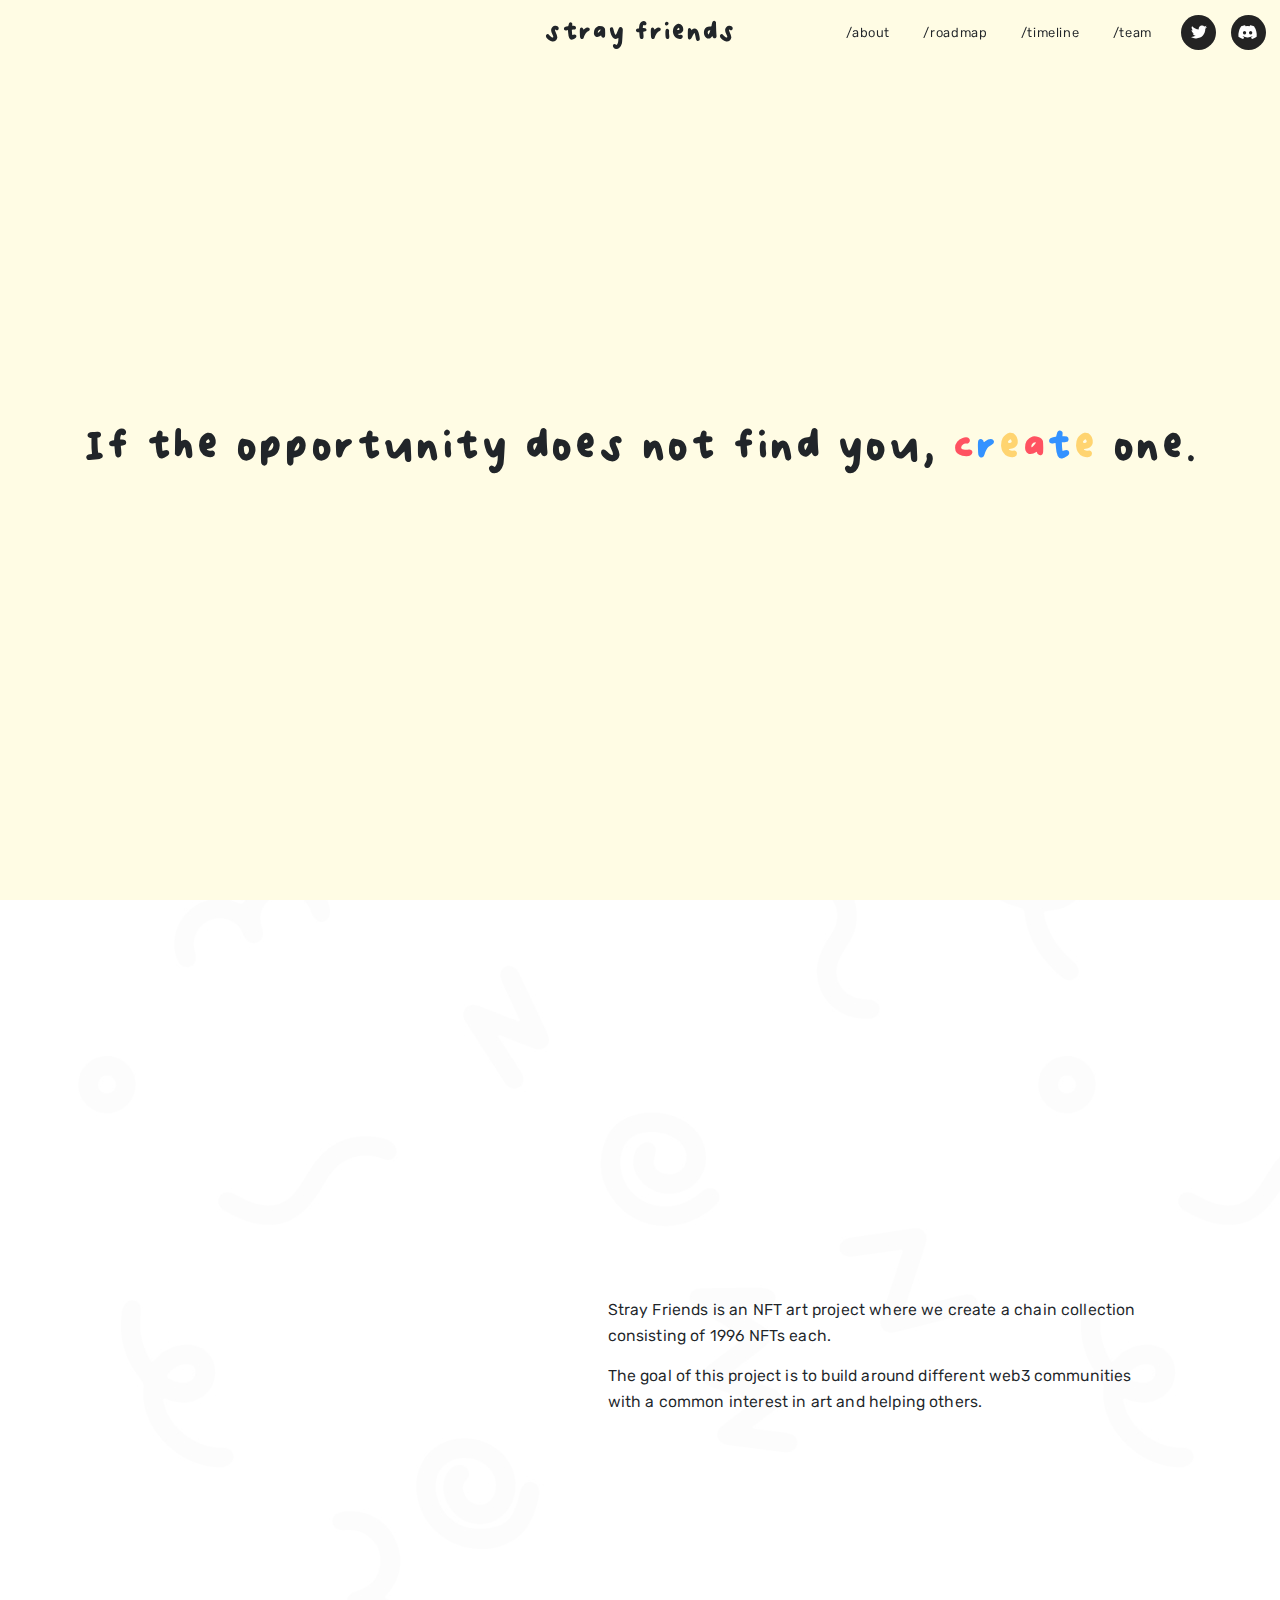
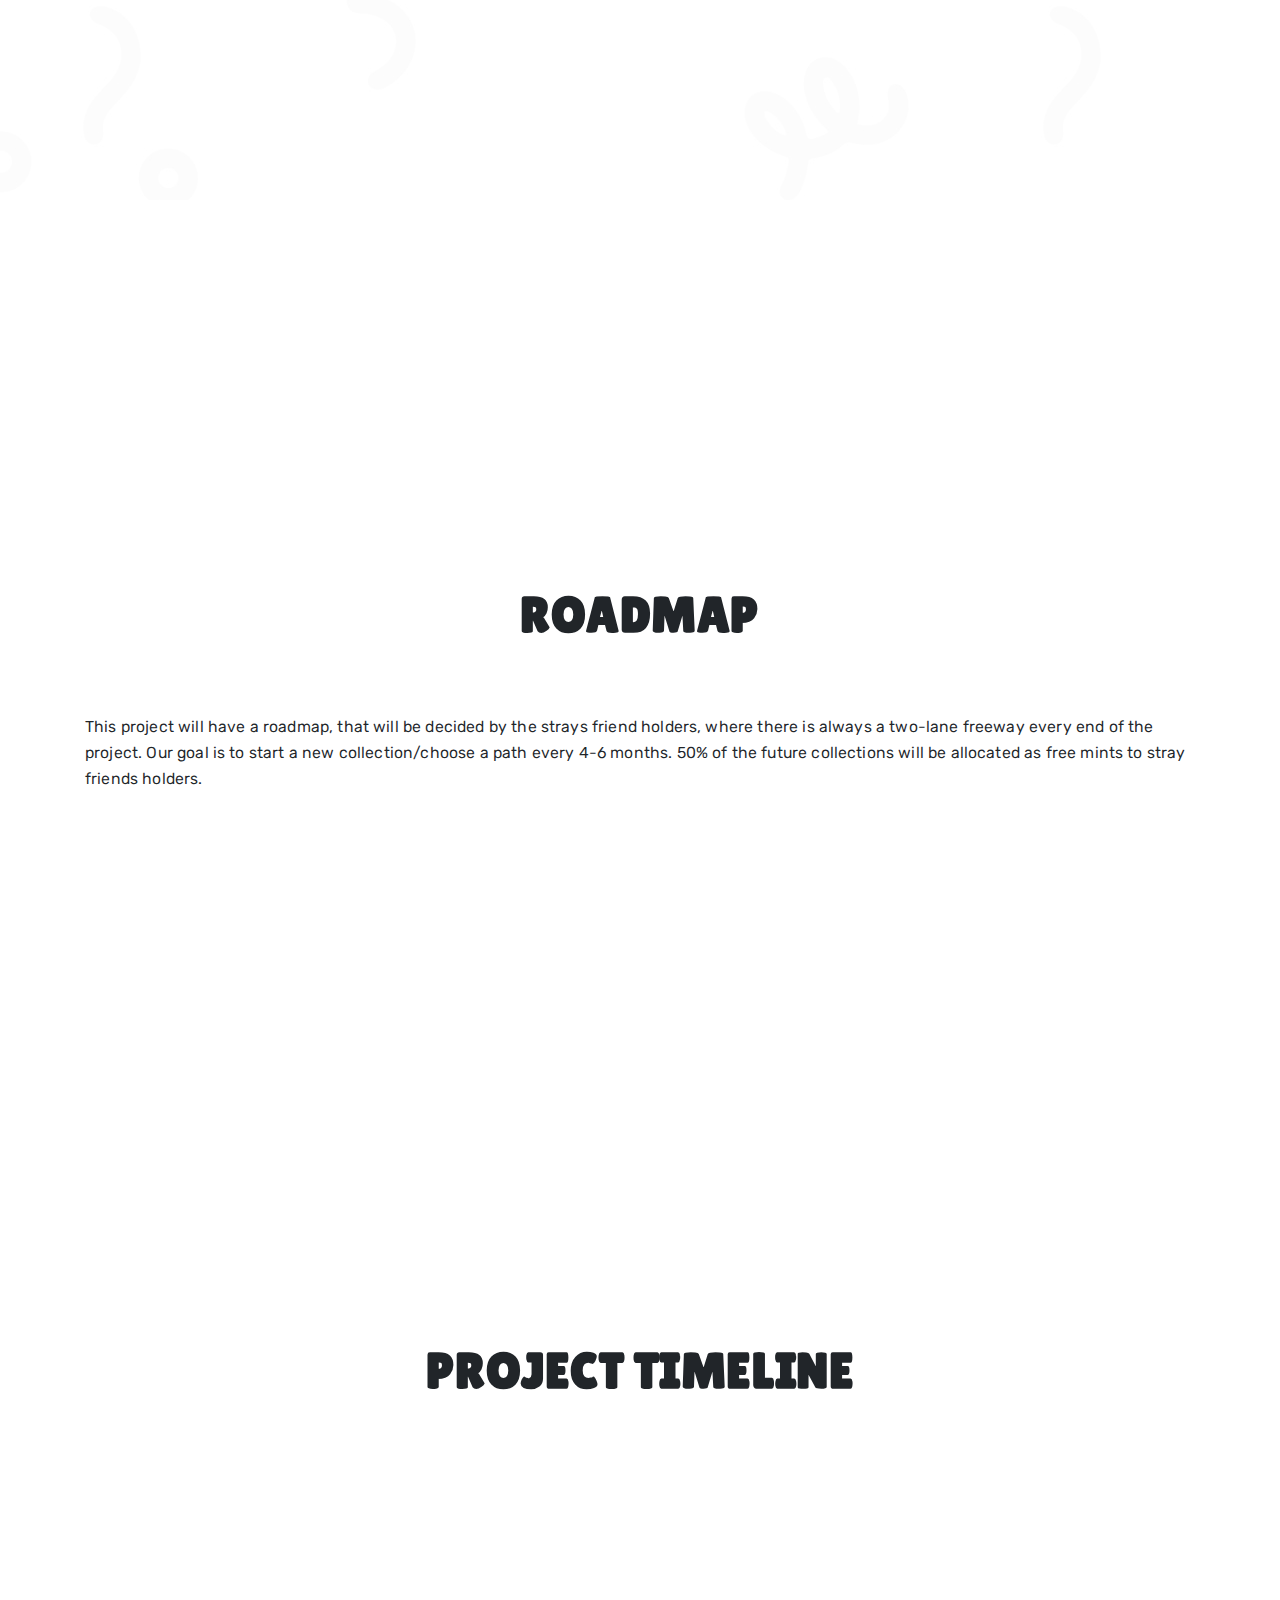
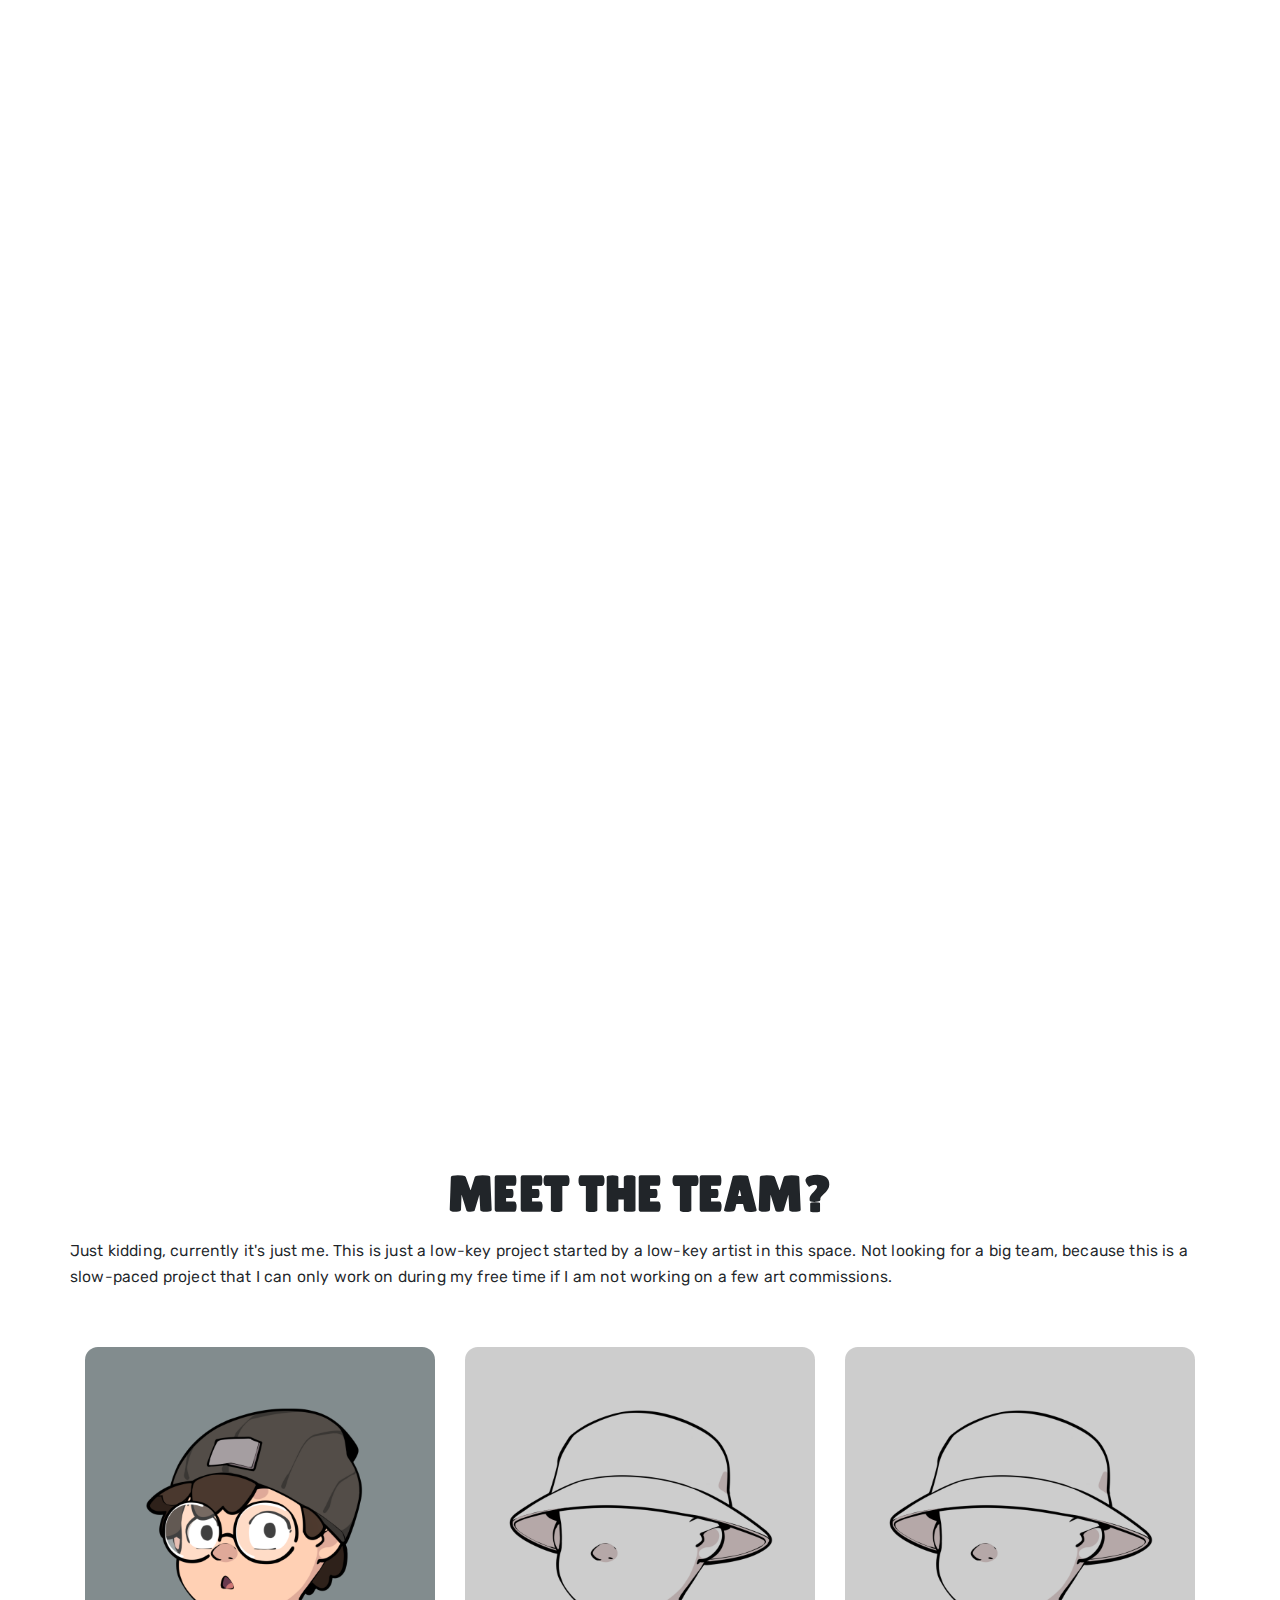
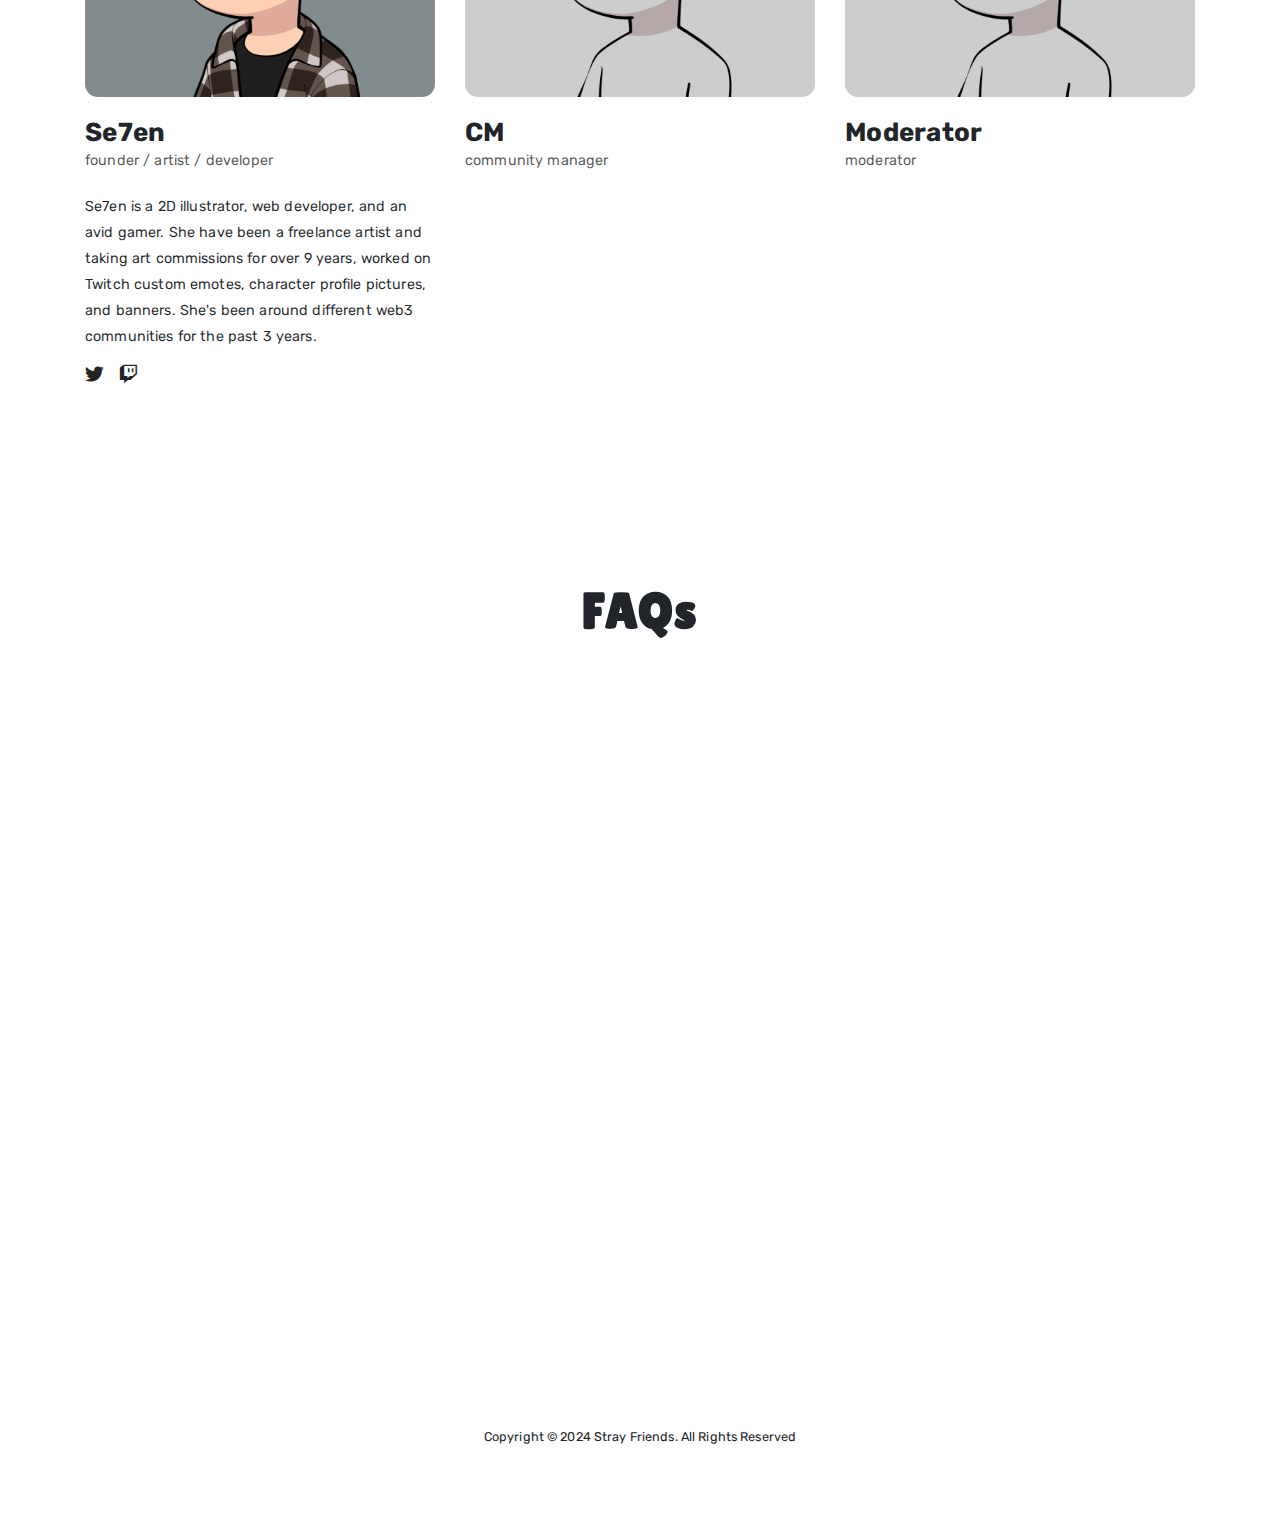
==== commit 817fb27e: "update" ====
--- a/index.html
+++ b/index.html
@@ -89,8 +89,8 @@
 
             </div>
             <div class="row d-flex align-items-center justify-content-center">
-                <div class="col-6"><img src="/img/about-img.png" class="img-fluid" data-aos="zoom-in" data-aos-anchor-placement="bottom-bottom" data-aos-duration="500"></div>
-                <div class="col-6"><img src="/img/about-img.png" class="img-fluid" data-aos="zoom-in" data-aos-anchor-placement="bottom-bottom" data-aos-duration="500" data-aos-delay="100"></div>
+                <div class="col-6" hidden><img src="/img/about-img.png" class="img-fluid" data-aos="zoom-in" data-aos-anchor-placement="bottom-bottom" data-aos-duration="500"></div>
+                <div class="col-6" hidden><img src="/img/about-img.png" class="img-fluid" data-aos="zoom-in" data-aos-anchor-placement="bottom-bottom" data-aos-duration="500" data-aos-delay="100"></div>
             </div>
 
         </div>
@@ -105,7 +105,7 @@
                         <!-- <div class="col-sm-6">
                             <img src="img/about.png" class="img-fluid">
                         </div> -->
-                        <div class="col-3"><img src="/img/about-img.png" class="img-fluid" data-aos="zoom-in" data-aos-anchor-placement="bottom-bottom" data-aos-duration="900"></div>
+                        <div class="col-5"><img src="/img/stray friends 2.png" style="border-radius: 2em;" class="img-fluid" data-aos="fade-in" data-aos-anchor-placement="bottom-bottom" data-aos-duration="900"></div>
                         <div class="col-6 mb-5">
                             <p class="section-content">
                                 Stray Friends is an NFT art project where we create a chain collection consisting of 1996 NFTs each.
@@ -253,7 +253,7 @@
                         <div class="section-1-img mb-5"><img src="img/section-1.png" class="img-fluid" hidden></div></div>
                                 <div class="col-sm-4">
                                     <div class="row hover-card d-flex">
-                                        <div class="col-12"><img src="img/grei.png" class="img-fluid"></div>
+                                        <div class="col-12"><img src="img/stray friends 1.png" class="img-fluid"></div>
                                         <div class="col-12">
                                                 <div class="content">
                                                     <h3>Se7en</h3>
--- a/style.css
+++ b/style.css
@@ -42,7 +42,7 @@
 @keyframes color-change {
     0% { color: rgb(255, 82, 97); }
     50% { color: rgb(51, 146, 255); }
-    100% { color: #ffc641; }
+    100% { color: #ffd470; }
 }
 html {
 	scroll-behavior: smooth;
@@ -197,7 +197,7 @@
 }
 .btn:hover{
     color: white;
-    background-color: #ffc641;
+    background-color: #ffd470;
     box-shadow:  0 0px 5px 0 rgba(0, 0, 0, 0.07); 
 }
 .menu{
@@ -234,7 +234,7 @@
     
 }
 .section-1-bg{
-    /* background-color: #ffc641; */
+    /* background-color: #ffd470; */
     background-image: url(/img/pattern1.jpg);
 }
 p.section-content, .section-content span{
@@ -322,17 +322,17 @@
 }
 
 .color-red{
-    color:#f03848;
+    color:rgb(255, 82, 97);
     
 }
 .color-blue{
-    color:#2180ee;
+    color:rgb(51, 146, 255);
 }
 .color-yellow{
-    color: #ffc641;
+    color: #ffd470;
 }
 .yellow-bg{
-    background-color: #ffc641 !important;
+    background-color: #ffd470 !important;
 }
 .hover-card img{
     /* margin-left:15px; */
@@ -432,7 +432,7 @@
     /* bottom:-200vh; */
 }
 #team{
-    /* background-color: #ffc641; */
+    /* background-color: #ffd470; */
 }
 .section-faq{
     min-height: 70vh !important;
@@ -475,7 +475,7 @@
 }
 .timeline-card:hover{
     
-    border-color:#ffc641;
+    border-color:#ffd470;
     box-shadow:  0 0px 5px 0 rgba(255, 117, 53, 0.07);
 }
 .timeline-card:hover > img{
@@ -493,7 +493,7 @@
     margin: 20px 20px 0 20px;
 }
 .ongoing{
-    border-color:#ffc641;
+    border-color:#ffd470;
 }
 /* .hover-card:hover > .hover-popup{
     
@@ -547,7 +547,7 @@
     right: 50px;
     padding:15px;
     color:white;
-    background:#ffc641;
+    background:#ffd470;
     font-size:2rem;
 }
 .footer{
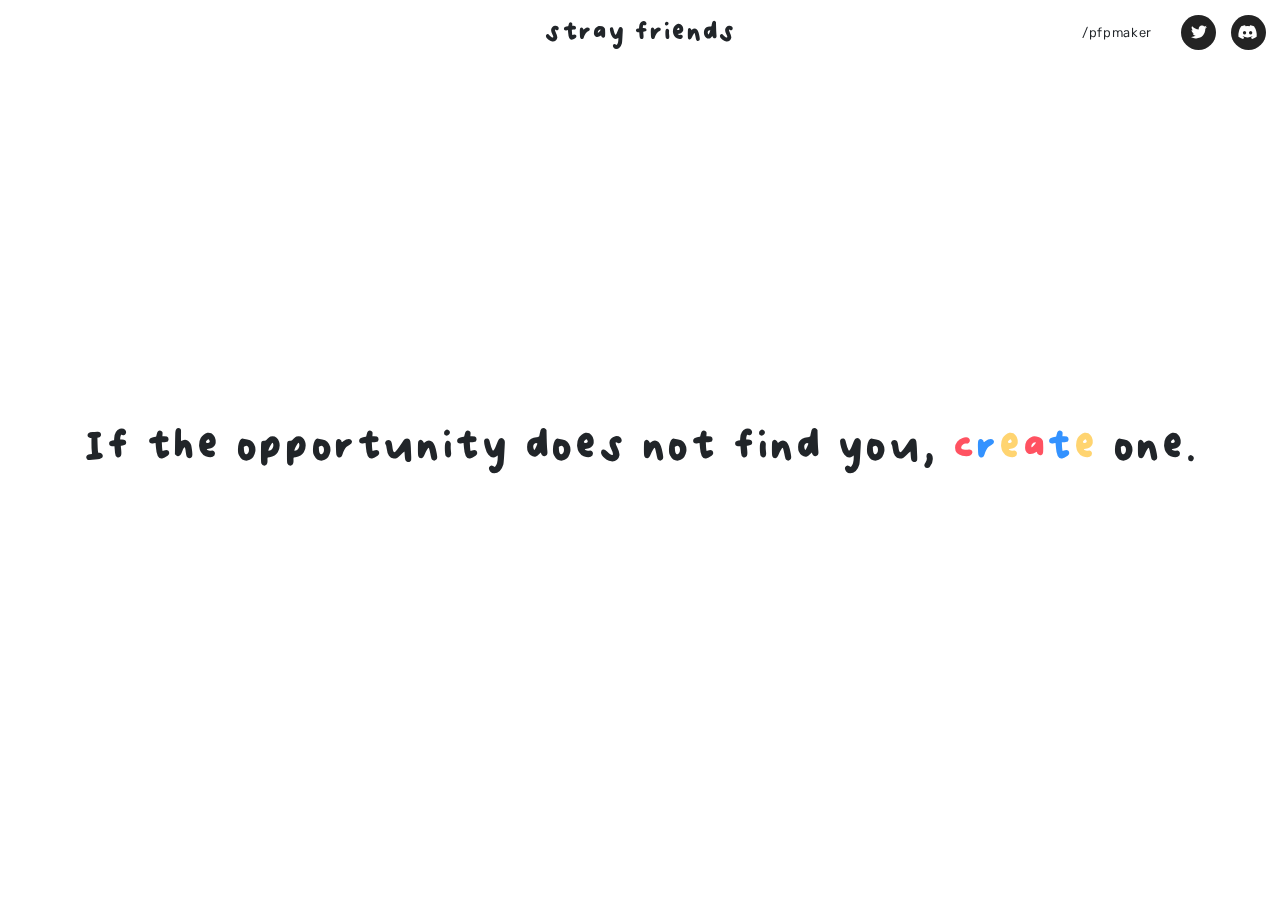
==== commit 4305d27f: "update" ====
--- a/index.html
+++ b/index.html
@@ -68,14 +68,14 @@
             <div class="menu">
                 <div class="nav align-items-center">
                     <ol id="nav-desktop">
-                        <li><a href="#about">/about</a></li>
+                        <!-- <li><a href="#about">/about</a></li>
                         <li><a href="#roadmap">/roadmap</a></li>
                         <li><a href="#timeline">/timeline</a></li>
-                        <li><a href="#team">/team</a></li>
-                        <li hidden><a href="pfpmaker/">/pfpmaker</a></li>
+                        <li><a href="#team">/team</a></li> -->
+                        <li><a href="pfpmaker/">/pfpmaker</a></li>
                     </ol>
                         <a class="btnlink" href="https://twitter.com/strayfriendsnft" target="_blank"><div class="btn btn-icon ml-3 d-flex align-items-center justify-content-center"><i class="fab fa-twitter"></i></div></a>
-                        <a class="btnlink" href="https://discord.gg/HMzpvHucGx" target="_blank"><div class="btn btn-icon ml-3 d-flex align-items-center justify-content-center"><i class="fab fa-discord"></i></div></a>
+                        <a class="btnlink" href="#"><div class="btn btn-icon ml-3 d-flex align-items-center justify-content-center"><i class="fab fa-discord"></i></div></a>
                         
                         <div class="btn ml-3" hidden>connect wallet</div>
                         <div class="btn ml-3" hidden>mint</div>
@@ -83,7 +83,7 @@
             </div>
         </div>
 
-        <div class="container-fluid hero d-flex flex-column align-items-center justify-content-center" id="home">
+        <div class="container-fluid hero d-flex flex-column align-items-center justify-content-center" id="home" hidden>
             <div class="row">
                 <h1 class="section-header m-auto stray">If the opportunity does not find you, <span class="stray create color-red">c</span><span class="stray create color-blue">r</span><span class="stray create color-yellow">e</span><span class="stray create color-red">a</span><span class="stray create color-blue">t</span><span class="stray create color-yellow">e</span> one.</h1>
 
@@ -94,7 +94,7 @@
             </div>
 
         </div>
-        <div class="container-fluid section-1-bg">
+        <div class="container-fluid section-1-bg" hidden>
             <div class="row">   
                 <div class="container section section-100 d-flex align-items-center justify-content-center" id="about">
                     <div class="row d-flex align-items-center justify-content-center">
@@ -129,7 +129,7 @@
                 </div>
             </div> 
         </div>
-        <div class="container-fluid">
+        <div class="container-fluid" hidden>
             <div class="row">   
                 <div class="container section section-1 section-timeline d-flex align-items-center justify-content-center" id="roadmap">
                     <div class="row d-flex align-items-center justify-content-center">
@@ -155,7 +155,7 @@
             </div>
                 
         </div>
-        <div class="container-fluid" id="timeline">
+        <div class="container-fluid" id="timeline" hidden>
             <div class="row">   
                 <div class="container section section-1 section-timeline d-flex align-items-center justify-content-center"><div class="vr" data-aos="fade-up" data-aos-anchor-placement="top-bottom" data-aos-duration="600"></div>
                     <div class="row d-flex align-items-center justify-content-center">
@@ -233,7 +233,7 @@
             </div>
                 
         </div>
-        <div class="container-fluid section-2 section section-team d-flex align-items-center justify-content-center" id="team">
+        <div class="container-fluid section-2 section section-team d-flex align-items-center justify-content-center" id="team" hidden>
             <div class="row">
                 <div class="col-sm-12 d-flex">
                     <div class="container"><div class="row flex-column align-items-center justify-content-center">
@@ -309,7 +309,7 @@
             </div>
         </div>
         
-        <div class="container-fluid">
+        <div class="container-fluid" hidden>
             <div class="row">   
                 <div class="container section section-1 section-faq d-flex align-items-center justify-content-center" id="faq">
                     <div class="row d-flex align-items-center justify-content-center">
--- a/style.css
+++ b/style.css
@@ -209,14 +209,14 @@
 }
 .hero{
     min-height: 100vh;
-    background-color:#fffce4;
+    background-color:white;
     /* background-image: url("/img/placeholderbanner.png"); */
     background-repeat: no-repeat;
 }
 .section{
     /* height: 100vh; */
-    padding-top:150px;
-    padding-bottom:150px;
+    padding-top:100px;
+    padding-bottom:100px;
     /* padding: 100px 0; */
 }
 .section-100{
@@ -452,7 +452,7 @@
     margin-top:20px;
 }
 .section.pfpmaker{
-    height:90vh;
+    /* height:90vh; */
 }
 .section-timeline{
     min-height: 110vh !important;
@@ -555,4 +555,7 @@
 }
 .footer-links{
     font-size:1.1rem;
+}
+.footer, #team{
+    display: none !important;
 }